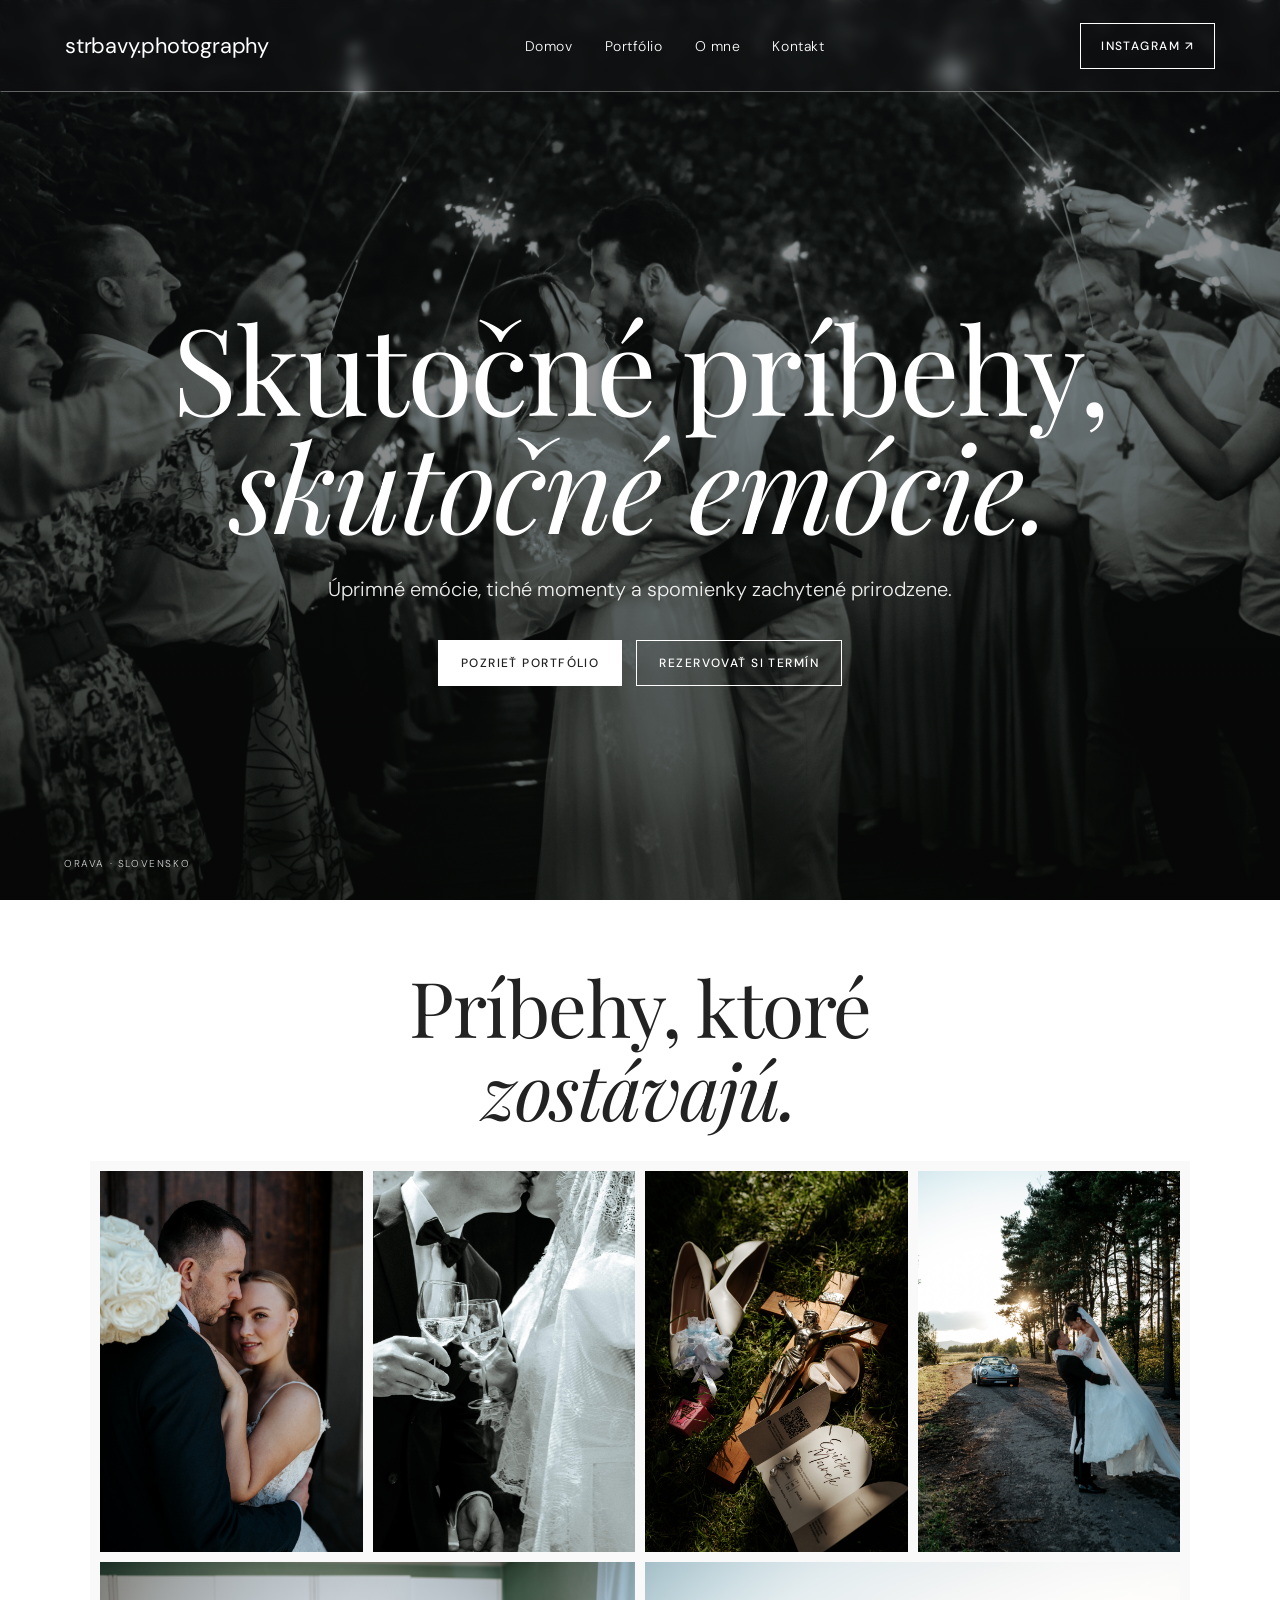
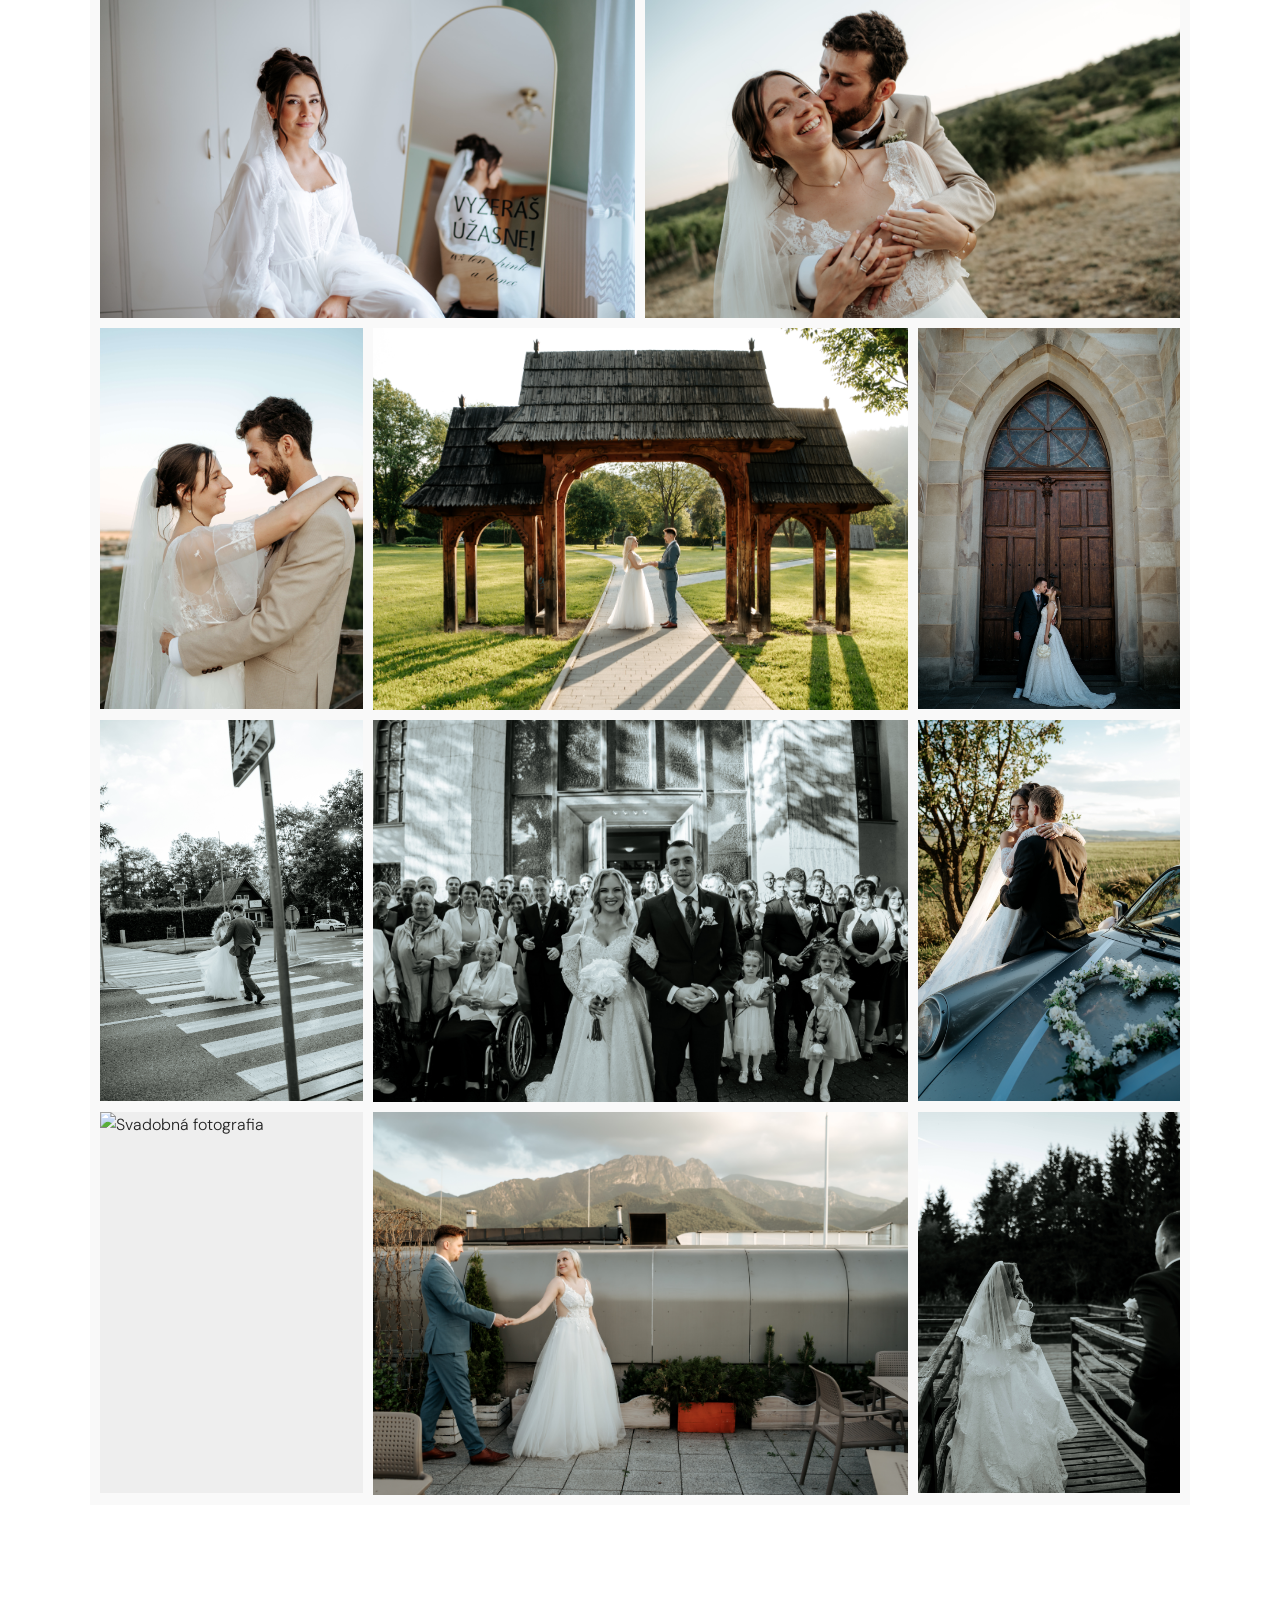
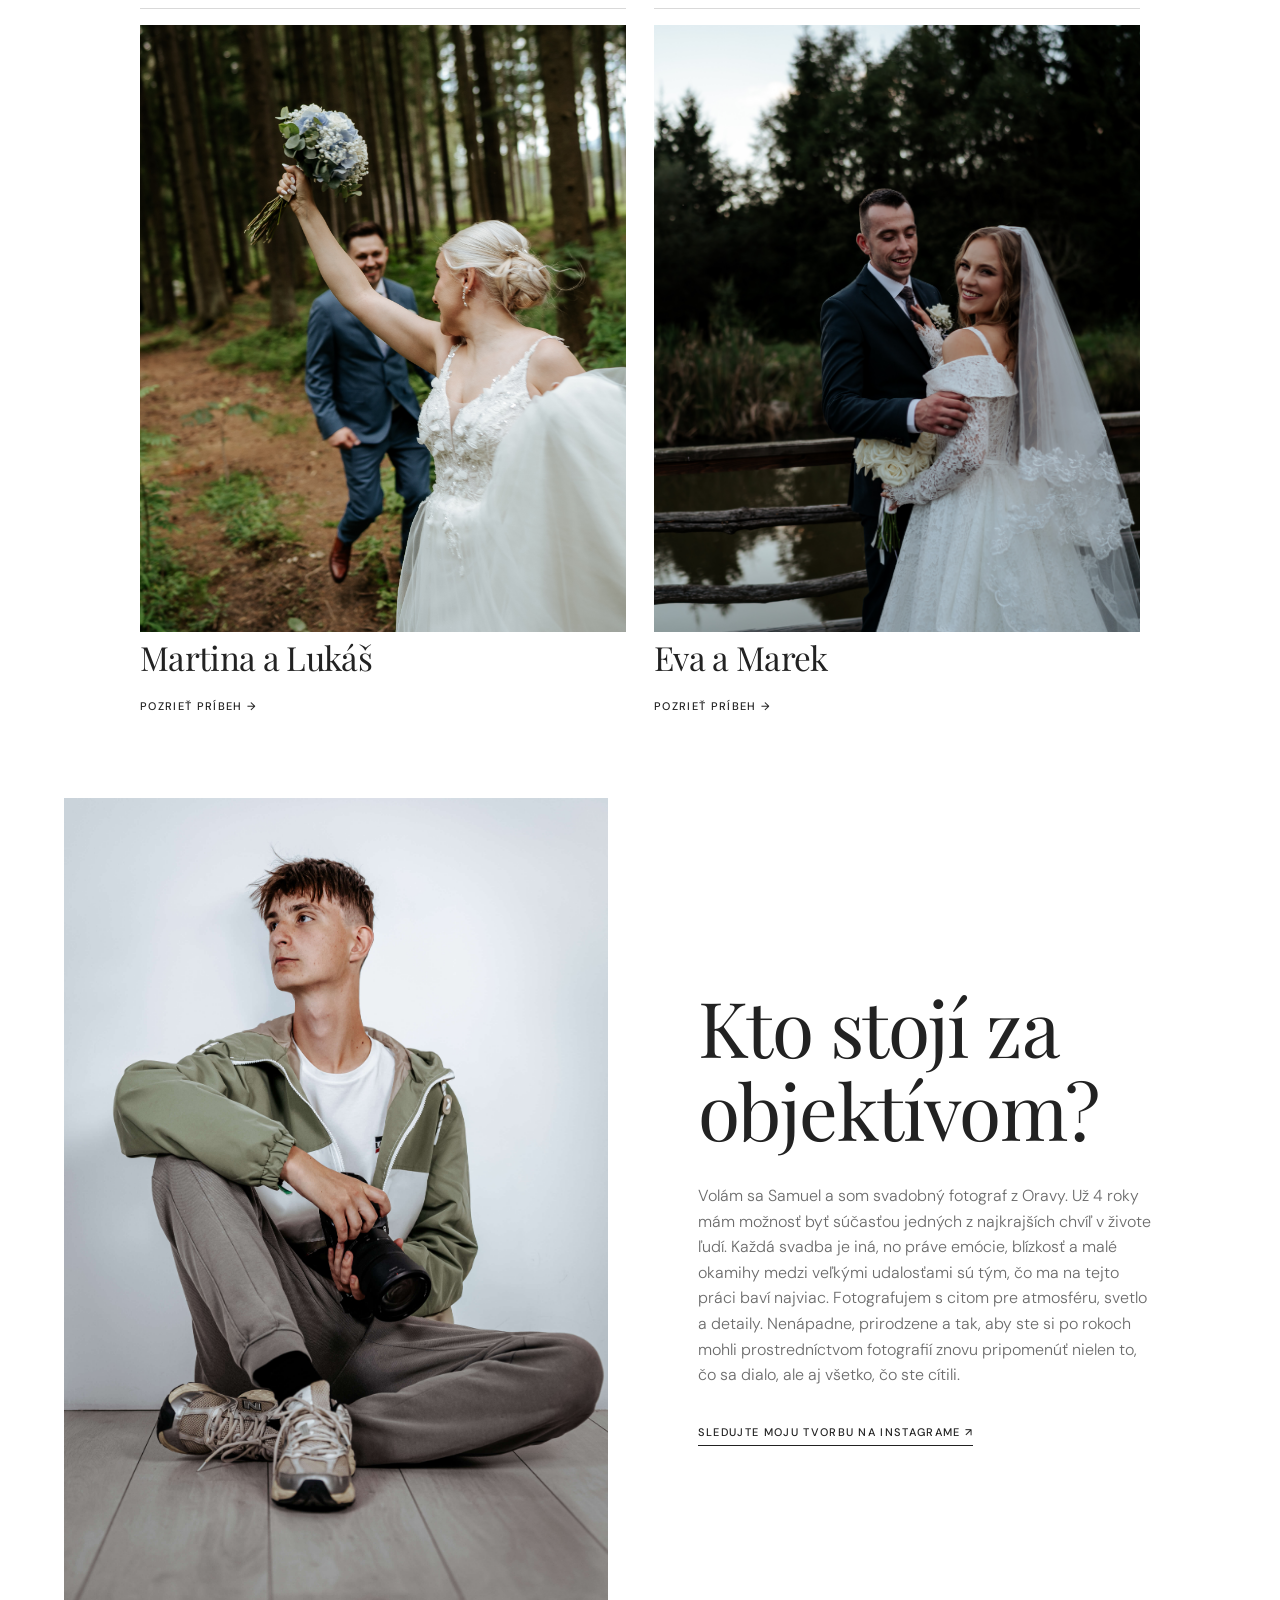
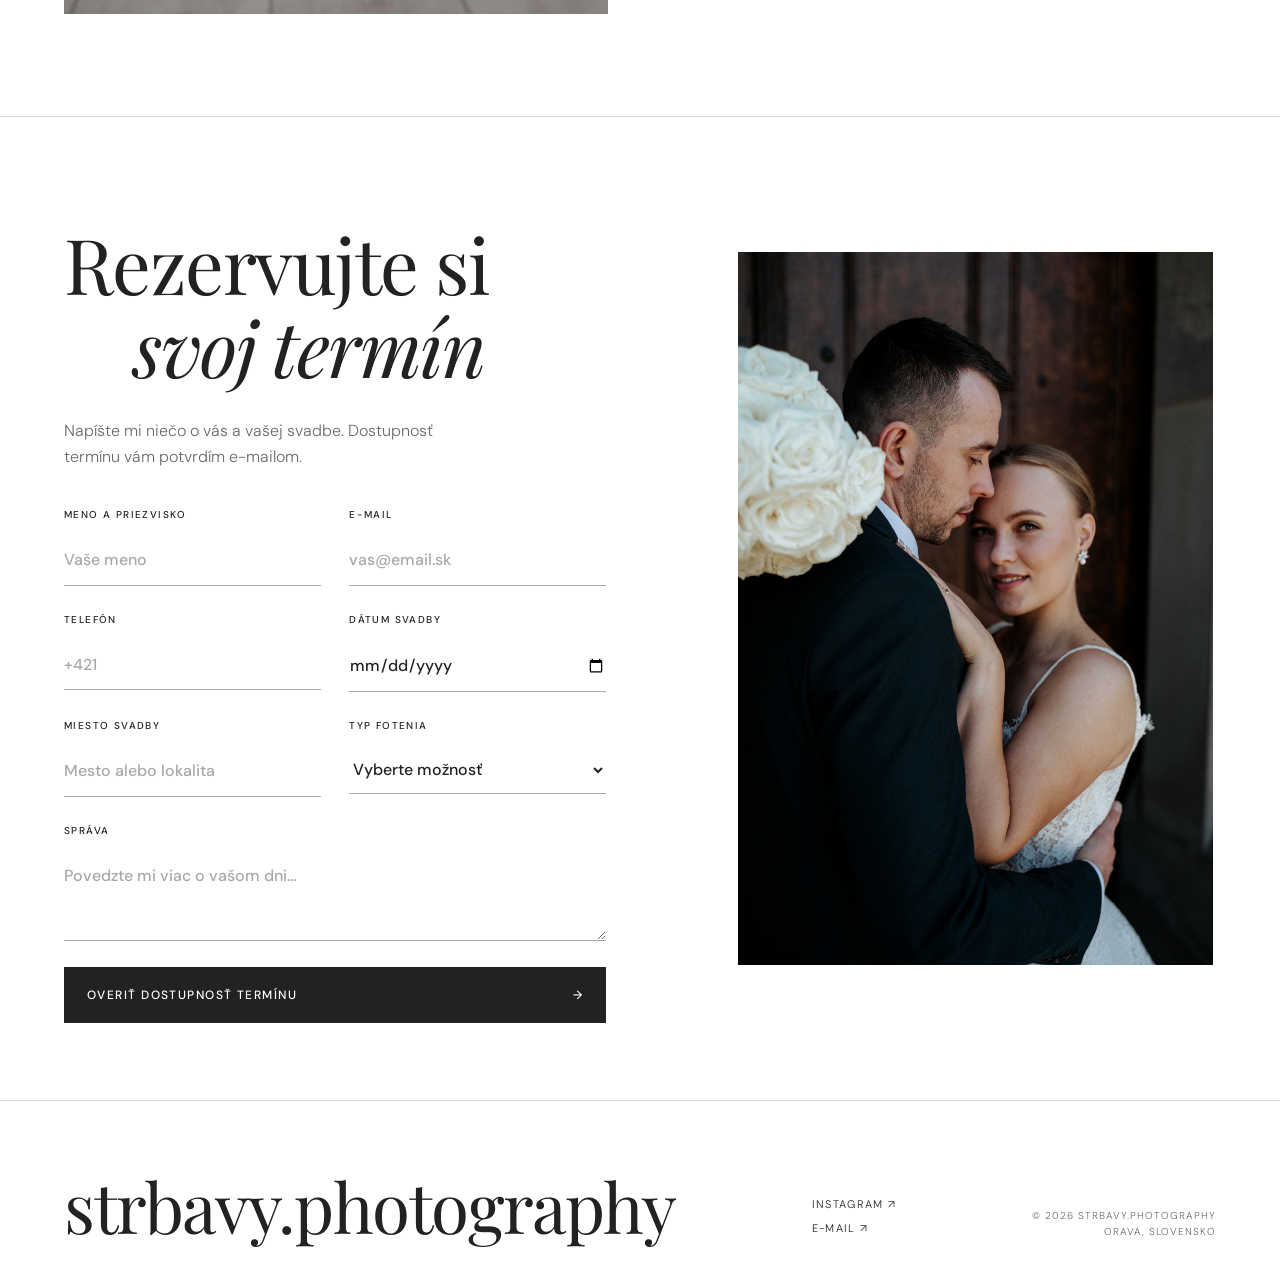
==== index.html @ 752b3ff7 "Initial commit" ====
<!DOCTYPE html>
<html lang="sk">

<head>
    <meta charset="utf-8">

    <meta
        name="viewport"
        content="width=device-width, initial-scale=1, viewport-fit=cover"
    >

    <meta
        name="description"
        content="Samuel Štrbavý – svadobný fotograf z Oravy. Zachytávam skutočné emócie, príbehy a neopakovateľné okamihy."
    >

    <title>strbavy.photography – svadobný fotograf, Orava</title>

    <!-- Google Fonts -->
    <link
        rel="stylesheet"
        href="https://fonts.googleapis.com/css2?family=DM+Sans:wght@300;400;500&family=Playfair+Display:ital,wght@0,400;1,400&display=swap"
    >

    <!-- CSS štýly -->
    <link rel="stylesheet" href="CSS/style.css">
</head>

<body>

    <!-- ========================================
         NAVIGÁCIA
    ========================================= -->

    <nav>
        <a class="logo" href="#domov">
            strbavy.photography
        </a>

        <ul>
            <li><a href="#domov">Domov</a></li>
            <li><a href="#portfolio">Portfólio</a></li>
            <li><a href="#o-mne">O mne</a></li>
            <li><a href="#rezervacia">Kontakt</a></li>
        </ul>

        <a
            class="btn"
            href="https://www.instagram.com/strbavy.photography/"
            target="_blank"
            rel="noopener"
        >
            Instagram ↗
        </a>
    </nav>


    <!-- ========================================
         ÚVODNÁ SEKCIA — HERO
    ========================================= -->

    <header class="hero" id="domov">

        <h1>
          Skutočné príbehy,<br>
<em>skutočné emócie.</em>
        </h1>

        <p>
            Úprimné emócie, tiché momenty a spomienky zachytené prirodzene.
        </p>

        <div class="ctas">

            <a class="btn fill" href="#portfolio">
                Pozrieť portfólio
            </a>

            <a class="btn" href="#rezervacia">
                Rezervovať si termín
            </a>

        </div>

        <span class="foot">
            ORAVA · SLOVENSKO 
        </span>

    </header>


    <!-- ========================================
         PORTFÓLIO
    ========================================= -->

    <section id="portfolio">

        <div class="portfolio-intro">

            <h2>
                Príbehy, ktoré<br>
                <em>zostávajú.</em>
            </h2>

        </div>

        <div class="portfolio-grid">

            <!-- Riadok 1: štyri fotografie -->

            <div class="item tall-2">
                <img src="Images/F1.jpg" alt="Svadobná fotografia">
            </div>

            <div class="item tall-2">
                <img src="Images/F2.jpg" alt="Svadobná fotografia">
            </div>

            <div class="item tall-2">
                <img src="Images/F3.JPG" alt="Svadobná fotografia">
            </div>

            <div class="item tall-2">
                <img src="Images/F4.jpg" alt="Svadobná fotografia">
            </div>


            <!-- Riadok 2: dve široké fotografie -->

            <div class="item wide-2">
                <img src="Images/F5.jpg" alt="Svadobná fotografia">
            </div>

            <div class="item wide-2">
                <img src="Images/F6.jpg" alt="Svadobná fotografia">
            </div>


            <!-- Riadok 3 -->

            <div class="item tall-3">
                <img src="Images/F7.jpg" alt="Svadobná fotografia">
            </div>

            <div class="item wide-3">
                <img src="Images/F8.jpg" alt="Svadobná fotografia">
            </div>

            <div class="item tall-3">
                <img src="Images/F9.jpg" alt="Svadobná fotografia">
            </div>


            <!-- Riadok 4 -->

            <div class="item tall-3">
                <img src="Images/F10.jpg" alt="Svadobná fotografia">
            </div>

            <div class="item wide-3">
                <img src="Images/F11.JPG" alt="Svadobná fotografia">
            </div>

            <div class="item tall-3">
                <img src="Images/F12.jpg" alt="Svadobná fotografia">
            </div>


            <!-- Riadok 5 -->

            <div class="item tall-3">
                <img src="Images/F13.jpg" alt="Svadobná fotografia">
            </div>

            <div class="item wide-3">
                <img src="Images/F14.jpg" alt="Svadobná fotografia">
            </div>

            <div class="item tall-3">
                <img src="Images/15.JPG" alt="Svadobná fotografia">
            </div>

        </div>

    </section>


    <!-- ========================================
         SVADOBNÉ GALÉRIE
    ========================================= -->

    <section id="galeria">

        <div class="wrap">

            <div class="top"></div>

            <div class="stories">

                <!-- Príbeh 1 -->

                <article class="story">

                    <a href="subpages/ML.html">

                        <img
                            src="Images/M22.JPG"
                            alt="Svadobný príbeh Martiny a Lukáša"
                            loading="lazy"
                        >

                    </a>

                    <h3>Martina a Lukáš</h3>

                    <a href="subpages/ML.html">
                        Pozrieť príbeh →
                    </a>

                </article>


                <!-- Príbeh 2 -->

                <article class="story">

                    <a href="subpages/EM.html">

                        <img
                            src="Images/klient2.JPG"
                            alt="Svadobný príbeh Evy a Mareka"
                            loading="lazy"
                        >

                    </a>

                    <h3>Eva a Marek</h3>

                    <a href="subpages/EM.html">
                        Pozrieť príbeh →
                    </a>

                </article>

            </div>

        </div>

    </section>


    <!-- ========================================
         O MNE
    ========================================= -->

    <section id="o-mne">

        <div class="wrap about">

            <div class="pics">

                <img
                    class="a"
                    src="Images/FotoJA.jpg"
                    alt="Samuel Štrbavý s fotoaparátom"
                    loading="lazy"
                >

            </div>

            <div>

                <h2>
                    Kto stojí za objektívom?
                </h2>

               

                <p class="t">
                 Volám sa Samuel a som svadobný fotograf z Oravy. Už 4 roky mám možnosť byť súčasťou jedných z najkrajších chvíľ v živote ľudí. Každá svadba je iná, no práve emócie, blízkosť a malé okamihy medzi veľkými udalosťami sú tým, čo ma na tejto práci baví najviac.

Fotografujem s citom pre atmosféru, svetlo a detaily. Nenápadne, prirodzene a tak, aby ste si po rokoch mohli prostredníctvom fotografií znovu pripomenúť nielen to, čo sa dialo, ale aj všetko, čo ste cítili.
                </p>

                <a
                    class="ig"
                    href="https://www.instagram.com/strbavy.photography/"
                    target="_blank"
                    rel="noopener"
                >
                    Sledujte moju tvorbu na Instagrame ↗
                </a>

            </div>

        </div>

    </section>


    <!-- ========================================
         REZERVÁCIA A KONTAKTNÝ FORMULÁR
    ========================================= -->

    <section id="rezervacia">

        <div class="book">

            <!-- Formulár -->

            <div class="f">

                <h2>
                    Rezervujte si <em>svoj termín</em>
                </h2>

                <p class="intro">
                    Napíšte mi niečo o vás a vašej svadbe.
                    Dostupnosť termínu vám potvrdím e-mailom.
                </p>


                <form id="f">

                    <!-- Web3Forms: identifikácia formulára -->

                    <input
                        type="hidden"
                        name="access_key"
                        value="620f8547-e2fc-4a2d-b733-22aa9995673b"
                    >

                    <input
                        type="hidden"
                        name="subject"
                        value="Nová rezervácia z webu strbavy.photography"
                    >

                    <input
                        type="hidden"
                        name="from_name"
                        value="strbavy.photography"
                    >


                    <!-- Ochrana proti spamu -->

                    <input
                        type="checkbox"
                        name="botcheck"
                        style="display: none;"
                        tabindex="-1"
                        autocomplete="off"
                    >


                    <!-- Meno -->

                    <label>
                        Meno a priezvisko

                        <input
                            type="text"
                            name="meno"
                            placeholder="Vaše meno"
                            maxlength="300"
                            required
                        >
                    </label>


                    <!-- E-mail -->

                    <label>
                        E-mail

                        <input
                            type="email"
                            name="email"
                            placeholder="vas@email.sk"
                            maxlength="254"
                            required
                        >
                    </label>


                    <!-- Telefón -->

                    <label>
                        Telefón

                        <input
                            type="tel"
                            name="tel"
                            placeholder="+421"
                            maxlength="120"
                        >
                    </label>


                    <!-- Dátum svadby -->

                    <label>
                        Dátum svadby

                        <input
                            type="date"
                            name="datum"
                        >
                    </label>


                    <!-- Miesto svadby -->

                    <label>
                        Miesto svadby

                        <input
                            type="text"
                            name="miesto"
                            placeholder="Mesto alebo lokalita"
                            maxlength="400"
                        >
                    </label>


                    <!-- Typ fotenia -->

                    <label>
                        Typ fotenia

                        <select name="typ">

                            <option value="">
                                Vyberte možnosť
                            </option>

                            <option value="Svadba">
                                Svadba
                            </option>

                        </select>
                    </label>


                    <!-- Správa -->

                    <label class="full">
                        Správa

                        <textarea
                            name="sprava"
                            placeholder="Povedzte mi viac o vašom dni…"
                            maxlength="10000"
                        ></textarea>
                    </label>


                    <!-- Odoslanie -->

                    <button type="submit" id="submitBtn">

                        <span id="submitText">
                            Overiť dostupnosť termínu
                        </span>

                        <span aria-hidden="true">→</span>

                    </button>


                    <!-- Správa o výsledku odoslania -->

                    <p
                        id="formStatus"
                        class="full"
                        role="status"
                        aria-live="polite"
                        hidden
                    ></p>

                </form>

            </div>


            <!-- Fotografia pri formulári -->

            <div
                class="ph"
                role="img"
                aria-label="Novomanželia v horách"
            ></div>

        </div>

    </section>


    <!-- ========================================
         PÄTIČKA WEBSTRÁNKY
    ========================================= -->

    <footer>

        <div class="wrap">

            <div class="big">
                strbavy.photography
            </div>

            <ul>

                <li>
                    <a
                        href="https://www.instagram.com/strbavy.photography/"
                        target="_blank"
                        rel="noopener"
                    >
                        Instagram ↗
                    </a>
                </li>

                <li>
                    <a href="mailto:strbavy.photography@gmail.com">
                        E-mail ↗
                    </a>
                </li>

            </ul>

            <div class="c">
                © 2026 strbavy.photography<br>
                Orava, Slovensko
            </div>

        </div>

    </footer>


    <!-- ========================================
         LIGHTBOX — ZVÄČŠENÁ FOTOGRAFIA
    ========================================= -->

    <div
        class="portfolio-lightbox"
        id="portfolioLightbox"
        aria-hidden="true"
    >

        <button
            class="portfolio-lightbox-close"
            type="button"
            aria-label="Zavrieť fotografiu"
        >
            &times;
        </button>

        <img
            src=""
            alt=""
            id="portfolioLightboxImage"
        >

    </div>


    <!-- ========================================
         JAVASCRIPT
    ========================================= -->

    <script>

        // ========================================
        // WEB3FORMS — ODOSIELANIE REZERVÁCIÍ
        // ========================================

        const bookingForm = document.getElementById('f');

        const formStatus = document.getElementById('formStatus');

        const submitBtn = document.getElementById('submitBtn');

        const submitText = document.getElementById('submitText');


        bookingForm.addEventListener('submit', async function (event) {

            event.preventDefault();

            if (!bookingForm.reportValidity()) {
                return;
            }

            const originalText = submitText.textContent;

            submitBtn.disabled = true;

            submitText.textContent = 'Odosielam...';

            formStatus.hidden = true;

            formStatus.textContent = '';

            formStatus.style.color = '';


            try {

                const formData = new FormData(bookingForm);

                const response = await fetch(
                    'https://api.web3forms.com/submit',
                    {
                        method: 'POST',
                        body: formData
                    }
                );

                const result = await response.json();


                if (!response.ok || !result.success) {

                    throw new Error(
                        result.message || 'Odoslanie sa nepodarilo.'
                    );

                }


                // Úspešné odoslanie

                bookingForm.reset();

                formStatus.textContent =
                    'Ďakujem za správu! Vaša požiadavka bola odoslaná. Ozvem sa vám čo najskôr.';

                formStatus.style.color = 'green';

                formStatus.hidden = false;


            } catch (error) {

                console.error(
                    'Chyba pri odosielaní formulára:',
                    error
                );

                formStatus.textContent =
                    'Správu sa nepodarilo odoslať. Skúste to znova alebo mi napíšte na info@strbavy.photography.';

                formStatus.style.color = 'red';

                formStatus.hidden = false;


            } finally {

                submitBtn.disabled = false;

                submitText.textContent = originalText;

            }

        });



        // ========================================
        // NAVIGÁCIA PRI SCROLLOVANÍ
        // ========================================

        const nv = document.querySelector('nav');


        function sc() {

            nv.classList.toggle(
                'scrolled',
                window.scrollY > 40
            );

        }


        window.addEventListener('scroll', sc, {
            passive: true
        });

        sc();



        // ========================================
        // LIGHTBOX — KLIK NA FOTOGRAFIU
        // ========================================

        const lightbox = document.getElementById(
            'portfolioLightbox'
        );

        const lightboxImage = document.getElementById(
            'portfolioLightboxImage'
        );

        const closeButton = lightbox.querySelector(
            '.portfolio-lightbox-close'
        );


        // Iba fotografie v portfóliu

        const portfolioImages = document.querySelectorAll(
            '#portfolio .portfolio-grid .item img'
        );


        let previouslyFocusedElement = null;


        function openLightbox(image) {

            previouslyFocusedElement = image;

            lightboxImage.src = image.currentSrc || image.src;

            lightboxImage.alt =
                image.alt || 'Zväčšená fotografia';

            lightbox.classList.add('active');

            lightbox.setAttribute('aria-hidden', 'false');

            document.body.style.overflow = 'hidden';

            closeButton.focus();

        }


        function closeLightbox() {

            lightbox.classList.remove('active');

            lightbox.setAttribute('aria-hidden', 'true');

            document.body.style.overflow = '';

            lightboxImage.src = '';

            if (previouslyFocusedElement) {

                previouslyFocusedElement.focus();

            }

        }


        // Otvorenie fotografie kliknutím

        portfolioImages.forEach(function (image) {

            image.style.cursor = 'zoom-in';

            image.addEventListener('click', function () {

                openLightbox(image);

            });

        });


        // Zavretie krížikom

        closeButton.addEventListener(
            'click',
            closeLightbox
        );


        // Zavretie kliknutím na tmavé pozadie

        lightbox.addEventListener('click', function (event) {

            if (event.target === lightbox) {

                closeLightbox();

            }

        });


        // Zavretie klávesom Escape

        document.addEventListener('keydown', function (event) {

            if (
                event.key === 'Escape' &&
                lightbox.classList.contains('active')
            ) {

                closeLightbox();

            }

        });

    </script>

</body>

</html>
---- CSS/style.css ----
/* ========================================
   ZÁKLADNÉ NASTAVENIA
======================================== */

:root {
    --bg: #fff;
    --ink: #222;
    --mute: #6b6b6b;
    --line: #d9d9d9;
    --sans: 'DM Sans', system-ui, sans-serif;
    --serif: 'Playfair Display', Georgia, serif;

    box-sizing: border-box;
    padding-top: env(safe-area-inset-top, 0px);
    padding-bottom: env(safe-area-inset-bottom, 0px);
}

*,
*::before,
*::after {
    box-sizing: inherit;
}

html {
    scroll-behavior: smooth;
    scroll-padding-top: 100px;
    -webkit-text-size-adjust: 100%;
    text-size-adjust: 100%;
}

body {
    margin: 0;
    width: 100%;
    min-width: 320px;
    overflow-x: clip;
    background: var(--bg);
    color: var(--ink);
    font-family: var(--sans);
    font-weight: 300;
    line-height: 1.6;
    -webkit-font-smoothing: antialiased;
}

img {
    display: block;
    max-width: 100%;
}

button,
input,
select,
textarea {
    font: inherit;
}

button,
a,
input,
select,
textarea {
    -webkit-tap-highlight-color: transparent;
}

a {
    color: inherit;
    text-decoration: none;
}

button {
    touch-action: manipulation;
}

.lbl {
    font-size: 12px;
    letter-spacing: 0.2em;
    text-transform: uppercase;
    font-weight: 500;
}

h1,
h2,
h3 {
    font-family: var(--serif);
    font-weight: 400;
    margin: 0;
    line-height: 1.08;
    letter-spacing: -0.02em;
}

h2 {
    font-size: clamp(36px, 6vw, 88px);
}

h1 em,
h2 em {
    font-style: italic;
}

.wrap {
    width: 100%;
    max-width: 1280px;
    margin: 0 auto;
    padding: 0 clamp(20px, 5vw, 64px);
}

section {
    padding: clamp(60px, 8vw, 120px) 0;
    background: #fff;
}

:focus-visible {
    outline: 2px solid #888;
    outline-offset: 4px;
}

@media (prefers-reduced-motion: reduce) {
    *,
    *::before,
    *::after {
        scroll-behavior: auto !important;
        animation-duration: 0.01ms !important;
        animation-iteration-count: 1 !important;
        transition-duration: 0.01ms !important;
    }
}

/* ========================================
   NAVIGÁCIA
======================================== */

nav {
    position: fixed;
    top: 0;
    left: 0;
    right: 0;
    z-index: 1000;

    display: flex;
    align-items: center;
    justify-content: space-between;
    gap: 24px;

    padding: 22px clamp(20px, 5vw, 64px);

    color: #fff;
    border: 1px solid transparent;
    border-bottom-color: rgba(255, 255, 255, 0.35);
    border-radius: 0;

    background: rgba(20, 22, 24, 0.35);
    -webkit-backdrop-filter: blur(6px);
    backdrop-filter: blur(6px);

    transition:
        top 0.35s ease,
        left 0.35s ease,
        right 0.35s ease,
        padding 0.35s ease,
        border-radius 0.35s ease,
        background-color 0.35s ease,
        color 0.35s ease,
        box-shadow 0.35s ease;
}

nav .logo {
    flex: 0 0 auto;
    font-size: clamp(17px, 1.7vw, 22px);
    font-weight: 400;
    letter-spacing: -0.01em;
    white-space: nowrap;
}

nav ul {
    display: flex;
    align-items: center;
    justify-content: center;
    gap: clamp(16px, 2.5vw, 36px);

    list-style: none;
    margin: 0;
    padding: 0;

    font-size: 14px;
    letter-spacing: 0.04em;
}

nav ul a {
    display: inline-block;
    padding: 8px 0;
}

nav > .btn {
    flex: 0 0 auto;
    padding: 13px 20px;
}

.btn {
    display: inline-flex;
    align-items: center;
    justify-content: center;

    min-height: 46px;
    border: 1px solid currentColor;
    padding: 13px 22px;

    font-size: 12px;
    letter-spacing: 0.12em;
    text-transform: uppercase;
    font-weight: 500;
    text-align: center;
    line-height: 1.5;

    transition: background 0.2s ease, color 0.2s ease;
}

.btn.fill {
    background: #fff;
    color: #222;
    border-color: #fff;
}

@media (hover: hover) and (pointer: fine) {
    .btn:hover {
        background: #fff;
        color: #222;
    }

    .btn.fill:hover {
        background: transparent;
        color: #fff;
    }
}

nav.scrolled {
    top: 12px;
    left: max(12px, calc(50% - 520px));
    right: max(12px, calc(50% - 520px));

    padding: 10px 12px 10px 24px;
    border-radius: 999px;
    border-color: rgba(255, 255, 255, 0.55);

    background: rgba(255, 255, 255, 0.9);
    -webkit-backdrop-filter: blur(16px) saturate(1.4);
    backdrop-filter: blur(16px) saturate(1.4);

    color: #222;
    box-shadow: 0 8px 28px rgba(0, 0, 0, 0.1);
}

nav.scrolled .btn {
    min-height: 40px;
    padding: 9px 17px;
    border-radius: 999px;
}

@media (hover: hover) and (pointer: fine) {
    nav.scrolled .btn:hover {
        background: #222;
        color: #fff;
    }
}

/* Navigácia na tabletoch */

@media (max-width: 1000px) {
    nav {
        gap: 15px;
    }

    nav ul {
        gap: 15px;
        font-size: 12px;
    }

    nav > .btn {
        padding: 11px 13px;
        font-size: 10px;
    }
}

/* Navigácia na mobiloch */

@media (max-width: 760px) {
    nav {
        min-height: 68px;
        padding: 16px 18px;
        gap: 10px;
    }

    nav .logo {
        font-size: clamp(16px, 4.3vw, 20px);
    }

    nav ul {
        display: none;
    }

    nav > .btn {
        min-height: 40px;
        max-width: 48%;
        padding: 9px 12px;
        font-size: 9px;
        letter-spacing: 0.07em;
        white-space: normal;
    }

    nav.scrolled {
        top: 8px;
        left: 10px;
        right: 10px;
        padding: 9px 10px 9px 16px;
        gap: 8px;
        border-radius: 999px;
    }

    nav.scrolled .logo {
        font-size: 16px;
    }

    nav.scrolled > .btn {
        min-height: 36px;
        max-width: 52%;
        padding: 8px 11px;
        font-size: 9px;
    }
}

@media (max-width: 360px) {
    nav {
        padding-left: 12px;
        padding-right: 12px;
    }

    nav .logo {
        font-size: 15px;
    }

    nav > .btn {
        padding: 8px 9px;
        font-size: 8px;
    }

    nav.scrolled .logo {
        font-size: 14px;
    }
}

/* ========================================
   ÚVODNÁ SEKCIA — HERO
======================================== */

.hero {
    position: relative;

    min-height: 100vh;
    min-height: 100svh;

    display: flex;
    flex-direction: column;
    align-items: center;
    justify-content: center;

    text-align: center;
    color: #fff;

    background-image: url("../Images/Foto1.jpg");
    background-position: center center;
    background-size: cover;
    background-repeat: no-repeat;

    padding: 170px 24px 100px;
    isolation: isolate;
}

.hero::before {
    content: "";
    position: absolute;
    inset: 0;
    z-index: -1;

    background: linear-gradient(
        rgba(20, 22, 26, 0.42),
        rgba(10, 12, 10, 0.56)
    );
}

.hero h1 {
    max-width: 1200px;
    margin: 24px 0 28px;
    font-size: clamp(44px, 9.4vw, 150px);
    line-height: 0.98;
    overflow-wrap: break-word;
}

.hero p {
    max-width: 650px;
    margin: 0 0 34px;
    font-size: clamp(15px, 1.6vw, 20px);
    line-height: 1.7;
    opacity: 0.92;
}

.hero .ctas {
    display: flex;
    flex-wrap: wrap;
    justify-content: center;
    align-items: center;
    gap: 14px;
}

.hero .foot {
    position: absolute;
    left: clamp(20px, 5vw, 64px);
    bottom: 28px;

    max-width: calc(100% - 40px);
    font-size: 10px;
    letter-spacing: 0.16em;
    opacity: 0.8;
}

@media (max-width: 760px) {
    .hero {
        min-height: 88vh;
        min-height: 88svh;
        padding: 135px 20px 90px;
        background-position: center center;
    }

    .hero h1 {
        max-width: 600px;
        margin: 20px 0 22px;
        font-size: clamp(42px, 10vw, 72px);
        line-height: 1.04;
    }

    .hero p {
        max-width: 460px;
        margin-bottom: 28px;
        font-size: 15px;
    }

    .hero .ctas {
        width: 100%;
        gap: 10px;
    }

    .hero .ctas .btn {
        max-width: 100%;
        padding: 12px 15px;
        font-size: 10px;
    }

    .hero .foot {
        bottom: 20px;
        font-size: 9px;
        letter-spacing: 0.12em;
    }
}

@media (max-width: 380px) {
    .hero {
        padding-left: 15px;
        padding-right: 15px;
    }

    .hero h1 {
        font-size: clamp(38px, 10vw, 48px);
    }

    .hero .ctas {
        flex-direction: column;
    }

    .hero .ctas .btn {
        width: 100%;
        max-width: 280px;
    }
}

/* ========================================
   PORTFÓLIO
======================================== */

#portfolio {
    padding-top: 65px;
    padding-bottom: 30px;
}

.portfolio-intro {
    max-width: 1100px;
    margin: 0 auto 30px;
    padding: 0 20px;
    text-align: center;
}

.portfolio-intro h2,
#portfolio h2 {
    text-align: center;
    overflow-wrap: break-word;
}

.portfolio-grid {
    display: grid;
    grid-template-columns: repeat(24, minmax(0, 1fr));
    gap: 10px;

    width: calc(100% - 40px);
    max-width: 1100px;
    margin: 0 auto;
    padding: 10px;

    background-color: #f9f9f9;
}

.item {
    min-width: 0;
    overflow: hidden;
    background-color: #eee;
}

.item img {
    width: 100%;
    height: 100%;
    object-fit: cover;
    display: block;
    cursor: zoom-in;
}

.wide-1 {
    grid-column: span 10;
    aspect-ratio: 1.4 / 1;
}

.tall-1 {
    grid-column: span 4;
    aspect-ratio: 1 / 1.45;
}

.tall-2 {
    grid-column: span 6;
    aspect-ratio: 1 / 1.45;
}

.wide-2 {
    grid-column: span 12;
    aspect-ratio: 1.5 / 1;
}

.tall-3 {
    grid-column: span 6;
    aspect-ratio: 1 / 1.45;
}

.wide-3 {
    grid-column: span 12;
    aspect-ratio: 1.4 / 1;
}

/* Menšie notebooky a tablety */

@media (max-width: 900px) {
    .portfolio-grid {
        grid-template-columns: repeat(12, minmax(0, 1fr));
        gap: 8px;
        width: calc(100% - 32px);
    }

    .wide-1,
    .wide-2,
    .wide-3 {
        grid-column: span 6;
        aspect-ratio: 1.25 / 1;
    }

    .tall-1,
    .tall-2,
    .tall-3 {
        grid-column: span 6;
        aspect-ratio: 1 / 1.15;
    }
}

/* Mobilné portfólio */

@media (max-width: 600px) {
    #portfolio {
        padding-top: 45px;
        padding-bottom: 24px;
    }

    .portfolio-intro {
        margin-bottom: 22px;
        padding: 0 18px;
    }

    .portfolio-intro h2,
    #portfolio h2 {
        font-size: clamp(34px, 9vw, 52px);
    }

    .portfolio-grid {
        grid-template-columns: repeat(2, minmax(0, 1fr));
        gap: 6px;
        width: calc(100% - 20px);
        padding: 6px;
    }

    .wide-1,
    .wide-2,
    .wide-3 {
        grid-column: span 2;
        aspect-ratio: 1.35 / 1;
    }

    .tall-1,
    .tall-2,
    .tall-3 {
        grid-column: span 1;
        aspect-ratio: 0.78 / 1;
    }

    .item {
        min-width: 0;
    }
}

@media (max-width: 360px) {
    .portfolio-grid {
        width: calc(100% - 12px);
        gap: 4px;
        padding: 4px;
    }
}

/* ========================================
   SVADOBNÉ PRÍBEHY
======================================== */

#galeria {
    padding-top: 35px;
    padding-bottom: 45px;
}

#galeria .top {
    display: flex;
    justify-content: space-between;
    align-items: flex-start;
    gap: 30px;
    margin-bottom: 38px;
}

#galeria h2 {
    text-align: center;
    overflow-wrap: break-word;
}

.stories {
    display: grid;
    grid-template-columns: repeat(2, minmax(0, 1fr));
    gap: clamp(18px, 3vw, 28px);

    width: 100%;
    max-width: 1000px;
    margin: 0 auto;
}

.story {
    min-width: 0;
    border-top: 1px solid var(--line);
    padding-top: 16px;
}

.story img {
    display: block;
    width: 100%;
    aspect-ratio: 4 / 5;
    object-fit: cover;
    transform: scale(1);
    transition: transform 0.5s ease;
}

.story-image,
.story .image-wrap,
.story > a:first-child {
    display: block;
    overflow: hidden;
}

@media (hover: hover) and (pointer: fine) {
    .story-image:hover img,
    .image-wrap:hover img,
    .story > a:first-child:hover img {
        transform: scale(1.04);
    }
}

.story small {
    display: block;
    margin-top: 20px;
    font-size: 11px;
    letter-spacing: 0.14em;
    text-transform: uppercase;
    color: var(--mute);
}

.story h3 {
    font-size: clamp(25px, 2.6vw, 38px);
    margin: 8px 0 16px;
    overflow-wrap: break-word;
}

.story a {
    font-size: 11px;
    letter-spacing: 0.12em;
    text-transform: uppercase;
    font-weight: 500;
}

@media (max-width: 600px) {
    #galeria {
        padding-top: 30px;
        padding-bottom: 40px;
    }

    #galeria .top {
        flex-direction: column;
        gap: 15px;
        margin-bottom: 25px;
    }

    #galeria h2 {
        text-align: left;
        font-size: clamp(36px, 9vw, 52px);
    }

    .stories {
        grid-template-columns: minmax(0, 1fr);
        max-width: 430px;
        gap: 32px;
    }

    .story {
        padding-top: 12px;
    }

    .story small {
        margin-top: 16px;
    }

    .story h3 {
        font-size: 30px;
    }
}

/* ========================================
   O MNE
======================================== */

section:has(.about) {
    padding-top: 35px;
}

.about {
    display: grid;
    grid-template-columns: minmax(0, 1.05fr) minmax(0, 1fr);
    gap: clamp(30px, 7vw, 100px);
    align-items: center;
}

.pics {
    position: relative;
    min-width: 0;
}

.pics .a {
    width: 100%;
    height: auto;
    object-fit: cover;
}

.pics .b {
    position: absolute;
    right: 0;
    bottom: 0;
    width: 48%;
    height: auto;
    border: 12px solid #fff;
}

.about h2 {
    margin: 20px 0 32px;
    overflow-wrap: break-word;
}

.about h2 em {
    display: block;
    padding-left: 0.9em;
}

.about .lead {
    font-family: var(--serif);
    font-size: clamp(22px, 2.4vw, 32px);
    line-height: 1.3;
    margin: 0 0 24px;
}

.about p.t {
    color: var(--mute);
    max-width: 460px;
    margin: 0 0 30px;
}

.about .ig {
    display: inline-block;
    font-size: 11px;
    letter-spacing: 0.12em;
    text-transform: uppercase;
    font-weight: 500;
    border-bottom: 1px solid var(--ink);
    padding-bottom: 4px;
}

@media (max-width: 860px) {
    .about {
        grid-template-columns: minmax(0, 1fr);
        gap: 35px;
    }

    .about .pics {
        width: 100%;
        max-width: 600px;
        margin: 0 auto;
    }

    .about .text {
        width: 100%;
        max-width: 650px;
        margin: 0 auto;
    }

    .about h2 {
        margin-top: 0;
    }
}

@media (max-width: 600px) {
    section:has(.about) {
        padding-top: 30px;
    }

    .about {
        gap: 28px;
    }

    .about h2 {
        font-size: clamp(38px, 10vw, 54px);
        margin-bottom: 24px;
    }

    .about h2 em {
        padding-left: 0.35em;
    }

    .about .lead {
        font-size: 24px;
    }

    .about p.t {
        font-size: 15px;
        line-height: 1.8;
    }

    .pics .b {
        border-width: 7px;
    }
}

/* ========================================
   REZERVÁCIA A KONTAKTNÝ FORMULÁR
======================================== */

#rezervacia {
    padding: 0;
    border-top: 1px solid var(--line);
    scroll-margin-top: 80px;
}

.book {
    display: grid;
    grid-template-columns: minmax(0, 1.1fr) minmax(0, 1fr);
    min-height: 700px;
}

.book .f {
    min-width: 0;
    padding: clamp(40px, 6vw, 80px) clamp(24px, 5vw, 80px);
}

.book h2 {
    margin: 28px 0 30px;
    overflow-wrap: break-word;
}

.book h2 em {
    display: block;
    padding-left: 0.9em;
}

.book .intro {
    color: var(--mute);
    max-width: 420px;
    margin: 0 0 38px;
}

form {
    display: grid;
    grid-template-columns: repeat(2, minmax(0, 1fr));
    gap: 26px 28px;
    width: 100%;
    max-width: 760px;
}

form > * {
    min-width: 0;
}

label {
    display: block;
    font-size: 10px;
    letter-spacing: 0.14em;
    text-transform: uppercase;
    font-weight: 500;
}

input,
select,
textarea {
    display: block;
    width: 100%;
    min-width: 0;
    margin-top: 12px;
    padding: 12px 0;

    border: 0;
    border-bottom: 1px solid #aaa;
    border-radius: 0;

    background: #fff;
    font: inherit;
    font-size: 16px;
    color: var(--ink);

    outline: 0;
}

input:focus,
select:focus,
textarea:focus {
    border-bottom-color: #222;
}

::placeholder {
    color: #a9a9a9;
    opacity: 1;
}

form .full,
form button {
    grid-column: 1 / -1;
}

textarea {
    min-height: 90px;
    resize: vertical;
}

form button {
    display: flex;
    justify-content: space-between;
    align-items: center;
    gap: 16px;

    width: 100%;
    min-height: 56px;
    padding: 18px 22px;

    background: #222;
    color: #fff;
    border: 1px solid #222;

    font: 500 12px var(--sans);
    letter-spacing: 0.12em;
    text-transform: uppercase;
    text-align: left;

    cursor: pointer;
    transition: background 0.2s ease, color 0.2s ease;
}

@media (hover: hover) and (pointer: fine) {
    form button:hover {
        background: #fff;
        color: #222;
    }
}

.book .ph {
    min-width: 0;
    min-height: 500px;

    background-image: url("../Images/F1.jpg");
    background-position: center;
    background-size: 78%;
    background-repeat: no-repeat;
}

@media (max-width: 1000px) {
    .book {
        grid-template-columns: minmax(0, 1fr);
        min-height: auto;
    }

    .book .ph {
        order: -1;
        min-height: 430px;
        background-size: contain;
    }

    .book .f {
        padding: 55px clamp(24px, 6vw, 60px) 65px;
    }

    form {
        max-width: 100%;
    }
}

@media (max-width: 600px) {
    #rezervacia {
        scroll-margin-top: 70px;
    }

    .book .ph {
        min-height: 300px;
        background-size: cover;
        background-position: center;
    }

    .book .f {
        padding: 38px 20px 48px;
    }

    .book h2 {
        font-size: clamp(38px, 10vw, 54px);
        margin: 22px 0 22px;
    }

    .book h2 em {
        padding-left: 0.35em;
    }

    .book .intro {
        margin-bottom: 30px;
        font-size: 14px;
        line-height: 1.8;
    }

    form {
        grid-template-columns: minmax(0, 1fr);
        gap: 23px;
    }

    form > * {
        grid-column: 1 / -1;
    }

    label {
        font-size: 10px;
    }

    input,
    select,
    textarea {
        margin-top: 9px;
        padding: 12px 0;
        font-size: 16px;
    }

    form button {
        min-height: 54px;
        padding: 17px 18px;
        font-size: 11px;
    }
}

/* ========================================
   PÄTIČKA
======================================== */

footer {
    background: #fff;
    border-top: 1px solid var(--line);
    padding: 70px 0 35px;
}

footer .wrap {
    display: flex;
    justify-content: space-between;
    align-items: flex-end;
    gap: 28px;
    flex-wrap: wrap;
}

footer .big {
    font-family: var(--serif);
    font-size: clamp(34px, 5.4vw, 76px);
    letter-spacing: -0.02em;
    line-height: 1;
    overflow-wrap: anywhere;
}

footer ul {
    list-style: none;
    margin: 0;
    padding: 0;
    font-size: 11px;
    letter-spacing: 0.12em;
    text-transform: uppercase;
    line-height: 2.2;
}

footer .c {
    font-size: 10px;
    letter-spacing: 0.1em;
    text-transform: uppercase;
    color: var(--mute);
    text-align: right;
}

@media (max-width: 600px) {
    footer {
        padding: 48px 0 28px;
    }

    footer .wrap {
        align-items: flex-start;
        flex-direction: column;
        gap: 24px;
    }

    footer .big {
        font-size: clamp(32px, 8.5vw, 48px);
    }

    footer .c {
        text-align: left;
        line-height: 1.8;
    }
}

/* ========================================
   LIGHTBOX — HLAVNÉ PORTFÓLIO
======================================== */

.portfolio-lightbox {
    position: fixed;
    inset: 0;
    z-index: 9999;

    display: flex;
    align-items: center;
    justify-content: center;

    padding: 40px;
    padding-top: max(40px, env(safe-area-inset-top));
    padding-bottom: max(40px, env(safe-area-inset-bottom));

    background: rgba(0, 0, 0, 0.94);

    opacity: 0;
    visibility: hidden;
    pointer-events: none;

    transition: opacity 0.3s ease, visibility 0.3s ease;
}

.portfolio-lightbox.active {
    opacity: 1;
    visibility: visible;
    pointer-events: auto;
}

.portfolio-lightbox img {
    display: block;
    width: auto;
    height: auto;

    max-width: 95%;
    max-height: 90vh;
    max-height: 90dvh;

    object-fit: contain;
    box-shadow: 0 10px 60px rgba(0, 0, 0, 0.3);

    transform: scale(0.98);
    transition: transform 0.3s ease;
}

.portfolio-lightbox.active img {
    transform: scale(1);
}

.portfolio-lightbox-close {
    position: absolute;
    top: max(12px, env(safe-area-inset-top));
    right: 16px;
    z-index: 1;

    width: 48px;
    height: 48px;

    display: flex;
    align-items: center;
    justify-content: center;

    padding: 0;
    background: transparent;
    border: none;

    color: #fff;
    font-family: var(--sans);
    font-size: 38px;
    font-weight: 300;
    line-height: 1;

    cursor: pointer;
}

.portfolio-lightbox-close:focus-visible {
    outline: 2px solid #fff;
    outline-offset: 4px;
}

@media (max-width: 600px) {
    .portfolio-lightbox {
        padding: 48px 10px;
    }

    .portfolio-lightbox img {
        max-width: 100%;
        max-height: 86vh;
        max-height: 86dvh;
    }

    .portfolio-lightbox-close {
        top: max(6px, env(safe-area-inset-top));
        right: 8px;
    }
}

/* ========================================
   SVADOBNÉ PODSTRÁNKY
======================================== */

.wedding-story {
    --story-gap: 8px;

    width: 100%;
    max-width: 100%;
    color: var(--ink, #222);
    background: var(--bg, #fff);
    font-family: var(--sans, 'DM Sans', sans-serif);
}

.wedding-story img {
    display: block;
    width: 100%;
    max-width: none;
}

/* Hlavička */

.story-header {
    width: min(calc(100% - 64px), 1480px);
    min-height: 100px;
    margin: 0 auto;

    display: flex;
    align-items: center;
    justify-content: space-between;
    gap: 24px;

    border-bottom: 1px solid var(--line);
}

.story-logo {
    font-family: var(--serif);
    font-size: 22px;
    letter-spacing: -0.03em;
    white-space: nowrap;
}

.story-back {
    font-size: 11px;
    font-weight: 500;
    letter-spacing: 0.1em;
    text-transform: uppercase;
    text-align: right;
}

/* Úvod */

.story-intro {
    padding: 85px 20px 10px;
    text-align: center;
}

.story-intro .lbl {
    margin-bottom: 25px;
    color: var(--mute);
}

.story-intro h1 {
    margin: 0;
    font-family: var(--serif);
    font-size: clamp(48px, 7.2vw, 100px);
    font-weight: 400;
    line-height: 1.05;
    letter-spacing: -0.035em;
    overflow-wrap: break-word;
}

.story-intro h1 em {
    font-weight: 400;
    font-style: italic;
}

.story-description {
    max-width: 520px;
    margin: 24px auto 0;
    font-size: 14px;
    line-height: 1.9;
    color: var(--mute);
}

.story-meta {
    display: flex;
    align-items: center;
    justify-content: center;
    flex-wrap: wrap;
    gap: 18px;

    margin-top: 30px;
    color: var(--mute);
    font-size: 10px;
    font-weight: 500;
    letter-spacing: 0.15em;
    text-transform: uppercase;
}

.story-diamond {
    color: #9a785f;
}

/* Fotogaléria */

.story-gallery {
    --story-row-height: clamp(220px, calc((100vw - 80px) / 3.6667), 400px);

    width: min(calc(100% - 64px), 1480px);
    margin: 0 auto;

    display: flex;
    flex-direction: column;
    gap: var(--story-gap);
}

.story-row {
    height: var(--story-row-height);
    display: flex;
    align-items: stretch;
    justify-content: center;
    gap: var(--story-gap);
    min-width: 0;
}

.story-photo {
    position: relative;
    flex: 0 0 auto;
    height: 100%;
    width: auto;
    min-width: 0;
    margin: 0;
    overflow: hidden;
    background: #eee;
}

.story-photo.landscape {
    aspect-ratio: 3 / 2;
}

.story-photo.portrait {
    aspect-ratio: 2 / 3;
}

.story-photo img {
    width: 100%;
    height: 100%;
    object-fit: cover;
    object-position: center;
    transition: transform 0.5s ease;
    cursor: zoom-in;
}

@media (hover: hover) and (pointer: fine) {
    .story-photo:hover img {
        transform: scale(1.025);
    }
}

/* Záver */

.story-closing {
    padding: 45px 20px 80px;
    text-align: center;
}

.story-closing .lbl {
    color: var(--mute);
    margin-bottom: 28px;
}

.story-closing h2 {
    margin: 0 0 30px;
    font-family: var(--serif);
    font-size: clamp(44px, 7vw, 84px);
    font-weight: 400;
    line-height: 1.05;
    letter-spacing: -0.035em;
    overflow-wrap: break-word;
}

.story-closing h2 em {
    font-weight: 400;
}

.story-contact {
    display: inline-flex;
    align-items: center;
    justify-content: center;
    flex-wrap: wrap;
    gap: 14px;

    padding: 8px 0;
    border-bottom: 1px solid currentColor;

    font-size: 11px;
    font-weight: 500;
    letter-spacing: 0.13em;
    text-transform: uppercase;

    transition: gap 0.25s ease;
}

.story-contact:hover {
    gap: 20px;
}

/* Pätička svadobnej galérie */

.story-footer {
    width: min(calc(100% - 64px), 1480px);
    margin: 0 auto;
    padding: 28px 0 35px;

    display: flex;
    align-items: center;
    justify-content: space-between;
    gap: 20px;

    border-top: 1px solid var(--line);
}

.story-footer p {
    margin: 0;
    color: var(--mute);
    font-size: 10px;
    letter-spacing: 0.1em;
    text-transform: uppercase;
}

.story-footer-logo {
    font-family: var(--serif);
    font-size: 18px;
}

.story-footer > a:last-child {
    font-size: 10px;
    font-weight: 500;
    letter-spacing: 0.1em;
    text-transform: uppercase;
}

.wedding-story a:focus-visible {
    outline: 2px solid #888;
    outline-offset: 4px;
}

/* Tablety */

@media (min-width: 761px) and (max-width: 1100px) {
    .story-gallery {
        width: calc(100% - 40px);
        --story-row-height: clamp(190px, 27vw, 300px);
    }

    .story-header,
    .story-footer {
        width: calc(100% - 40px);
    }

    .story-row {
        max-width: 100%;
    }
}

/* Mobily */

@media (max-width: 760px) {
    .story-header {
        width: calc(100% - 32px);
        min-height: 76px;
        gap: 12px;
    }

    .story-logo {
        font-size: clamp(15px, 4vw, 18px);
    }

    .story-back {
        max-width: 48%;
        font-size: 9px;
        line-height: 1.5;
    }

    .story-intro {
        padding: 52px 16px 24px;
    }

    .story-intro .lbl {
        margin-bottom: 18px;
        font-size: 10px;
    }

    .story-intro h1 {
        font-size: clamp(39px, 9.5vw, 66px);
        line-height: 1.08;
    }

    .story-description {
        margin-top: 18px;
        font-size: 13px;
        line-height: 1.8;
    }

    .story-meta {
        flex-direction: column;
        gap: 7px;
        margin-top: 22px;
        font-size: 9px;
        line-height: 1.7;
    }

    .story-diamond {
        display: none;
    }

    .story-gallery {
        width: calc(100% - 16px);
        gap: 5px;
    }

    .story-row {
        height: auto;
        gap: 5px;
        width: 100%;
        justify-content: center;
    }

    .story-photo {
        height: auto;
        min-width: 0;
        flex: 0 1 auto;
    }

    .story-photo.landscape {
        width: 44%;
        aspect-ratio: 3 / 2;
    }

    .story-photo.portrait {
        width: 27%;
        aspect-ratio: 2 / 3;
    }

    .story-closing {
        padding: 38px 18px 55px;
    }

    .story-closing .lbl {
        margin-bottom: 20px;
        font-size: 10px;
    }

    .story-closing h2 {
        font-size: clamp(38px, 9.5vw, 60px);
        margin-bottom: 25px;
    }

    .story-contact {
        max-width: 100%;
        font-size: 10px;
    }

    .story-footer {
        width: calc(100% - 32px);
        padding: 24px 0;
        flex-direction: column;
        align-items: flex-start;
        gap: 12px;
    }
}

@media (max-width: 380px) {
    .story-header {
        width: calc(100% - 24px);
    }

    .story-logo {
        font-size: 15px;
    }

    .story-back {
        font-size: 8px;
    }

    .story-gallery {
        width: calc(100% - 10px);
        gap: 4px;
    }

    .story-row {
        gap: 4px;
    }

    .story-photo.landscape {
        width: 44%;
    }

    .story-photo.portrait {
        width: 27%;
    }
}

/* ========================================
   LIGHTBOX — SVADOBNÉ PODSTRÁNKY
======================================== */

.story-page .story-lightbox {
    position: fixed;
    inset: 0;
    z-index: 10000;

    display: flex;
    align-items: center;
    justify-content: center;

    padding: 65px 80px;
    padding-top: max(65px, env(safe-area-inset-top));
    padding-bottom: max(65px, env(safe-area-inset-bottom));

    background: rgba(0, 0, 0, 0.96);

    opacity: 0;
    visibility: hidden;
    pointer-events: none;

    transition: opacity 0.25s ease, visibility 0.25s ease;
}

.story-page .story-lightbox.active {
    opacity: 1;
    visibility: visible;
    pointer-events: auto;
}

.story-page .story-lightbox-image {
    display: block;
    width: auto;
    height: auto;

    max-width: 100%;
    max-height: calc(100vh - 130px);
    max-height: calc(100dvh - 130px);

    object-fit: contain;
    cursor: default;

    box-shadow: 0 10px 60px rgba(0, 0, 0, 0.3);
    transform: scale(0.98);
    transition: transform 0.25s ease;
}

.story-page .story-lightbox.active .story-lightbox-image {
    transform: scale(1);
}

.story-page .story-lightbox button {
    position: absolute;
    z-index: 2;

    display: flex;
    align-items: center;
    justify-content: center;

    border: 0;
    padding: 0;

    color: #fff;
    background: transparent;

    font-family: var(--sans);
    font-weight: 300;
    line-height: 1;

    cursor: pointer;
    -webkit-tap-highlight-color: transparent;

    transition: opacity 0.2s ease;
}

.story-page .story-lightbox button:hover {
    opacity: 0.65;
}

.story-page .story-lightbox button:focus-visible {
    outline: 2px solid #fff;
    outline-offset: 4px;
}

.story-page .story-lightbox-close {
    top: max(12px, env(safe-area-inset-top));
    right: 20px;

    width: 48px;
    height: 48px;

    font-size: 38px;
}

.story-page .story-lightbox-prev,
.story-page .story-lightbox-next {
    top: 50%;
    transform: translateY(-50%);

    width: 52px;
    height: 72px;

    font-size: 58px;
}

.story-page .story-lightbox-prev {
    left: 15px;
}

.story-page .story-lightbox-next {
    right: 15px;
}

.story-page .story-lightbox-counter {
    position: absolute;
    left: 50%;
    bottom: max(18px, env(safe-area-inset-bottom));

    transform: translateX(-50%);

    color: rgba(255, 255, 255, 0.8);
    font-family: var(--sans);
    font-size: 12px;
    font-weight: 400;
    letter-spacing: 0.12em;

    white-space: nowrap;
    pointer-events: none;
}

@media (max-width: 600px) {
    .story-page .story-lightbox {
        padding: 55px 12px 65px;
        padding-top: max(55px, env(safe-area-inset-top));
        padding-bottom: max(65px, env(safe-area-inset-bottom));
    }

    .story-page .story-lightbox-image {
        max-width: 100%;
        max-height: calc(100vh - 125px);
        max-height: calc(100dvh - 125px);
    }

    .story-page .story-lightbox-close {
        top: max(6px, env(safe-area-inset-top));
        right: 8px;
    }

    .story-page .story-lightbox-prev,
    .story-page .story-lightbox-next {
        width: 40px;
        height: 58px;
        font-size: 42px;
    }

    .story-page .story-lightbox-prev {
        left: 0;
    }

    .story-page .story-lightbox-next {
        right: 0;
    }

    .story-page .story-lightbox-counter {
        bottom: max(18px, env(safe-area-inset-bottom));
    }
}
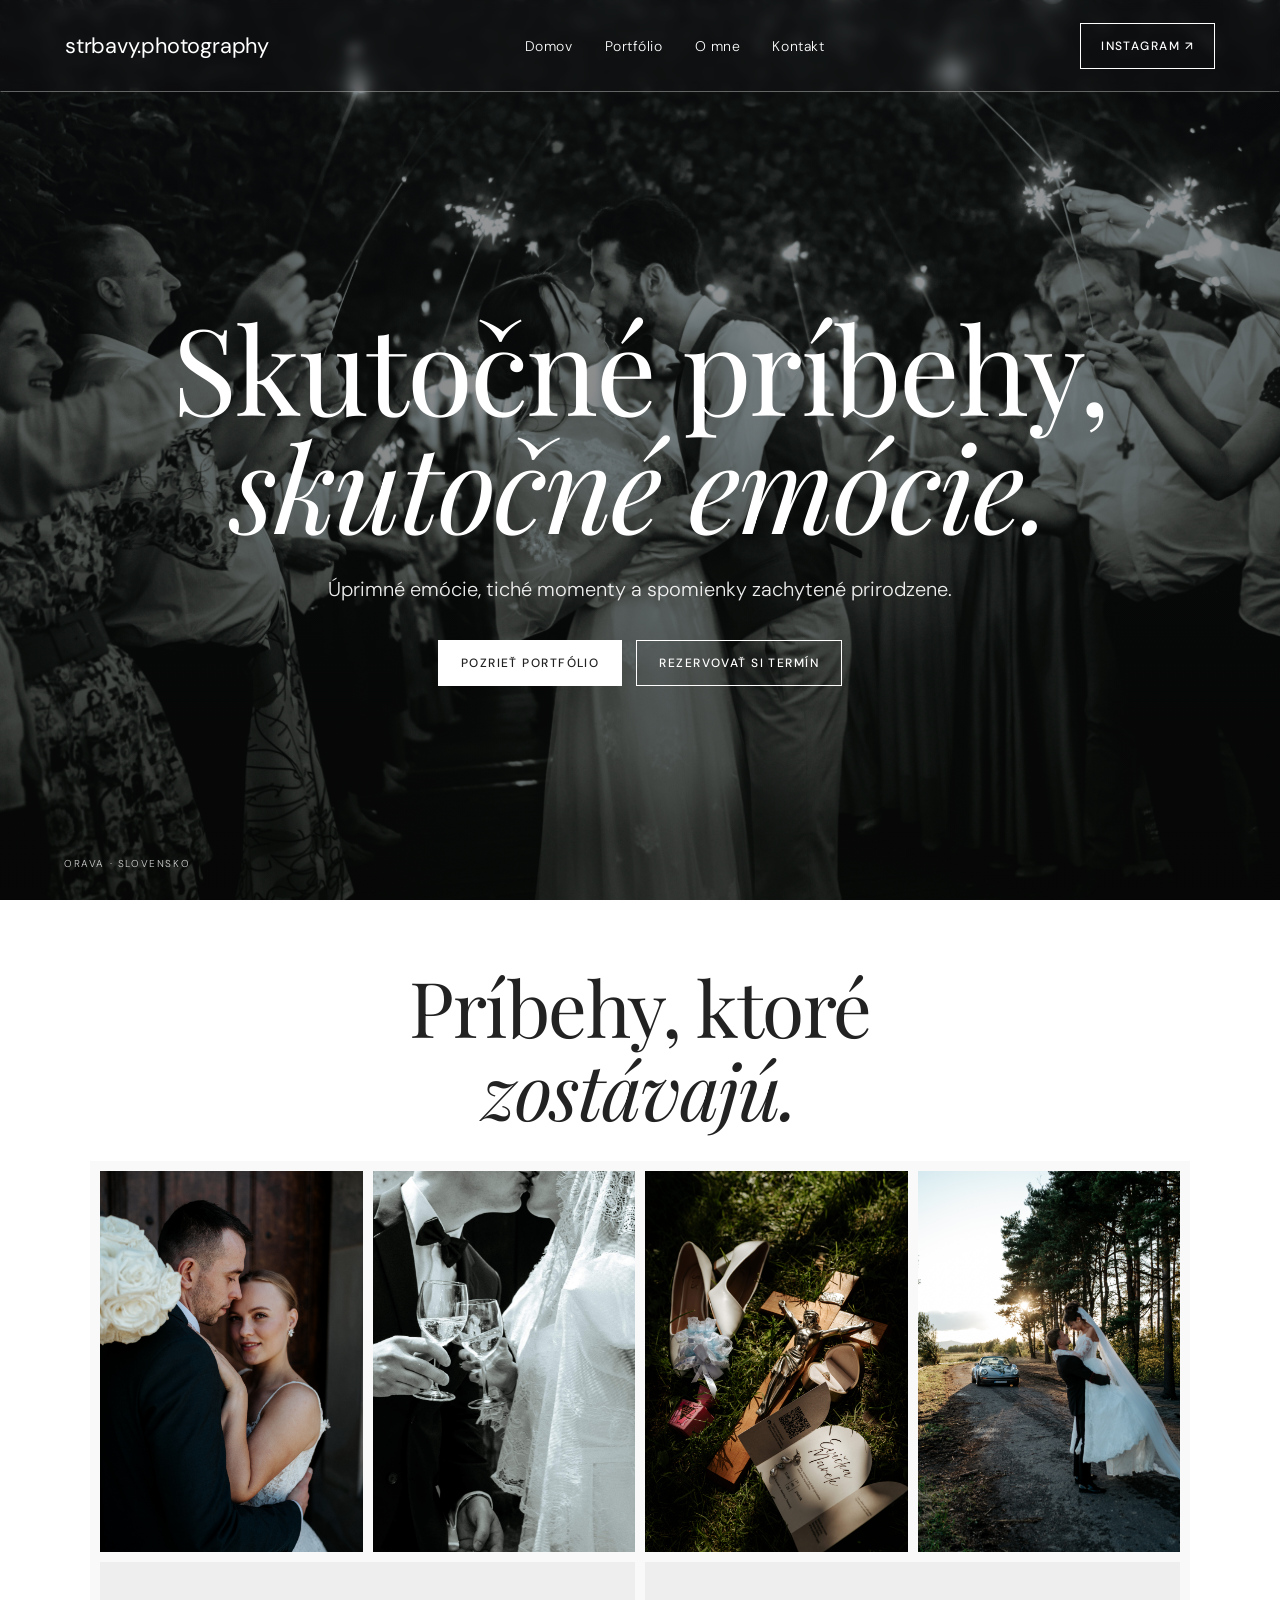
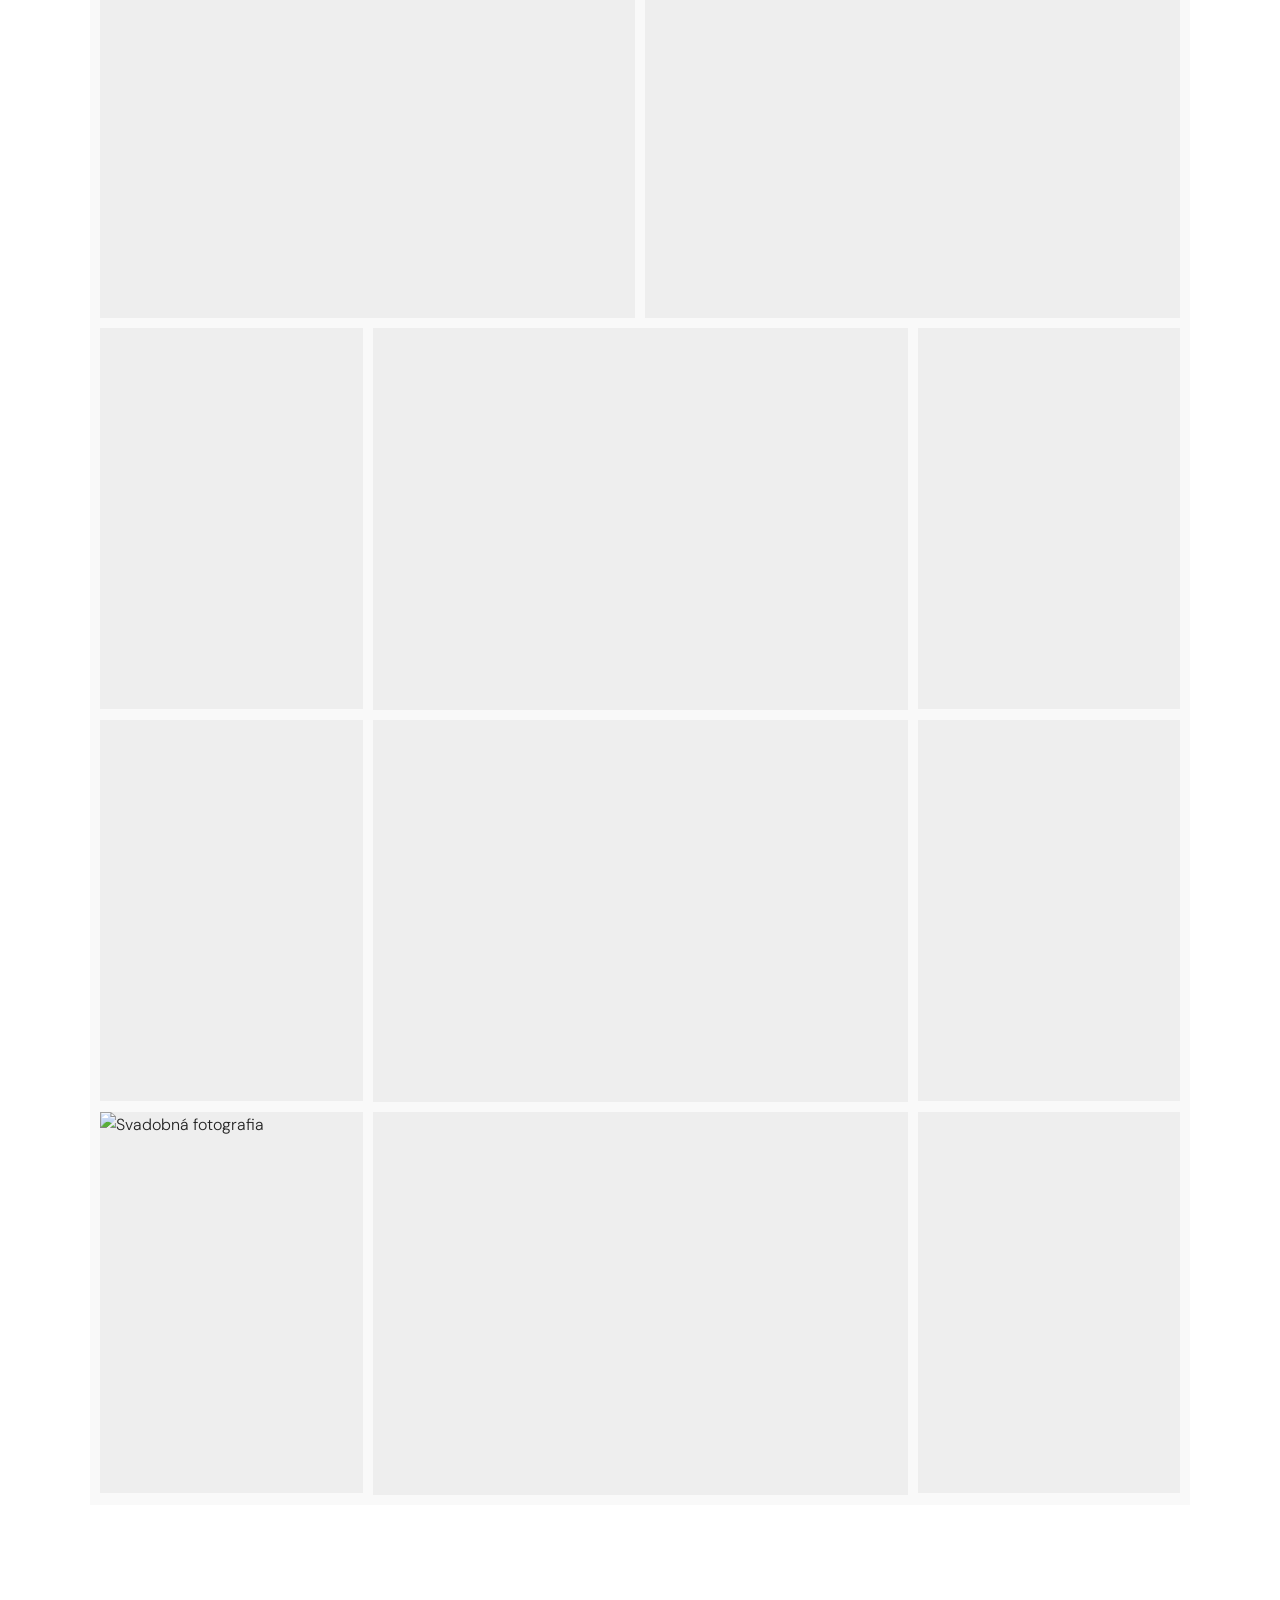
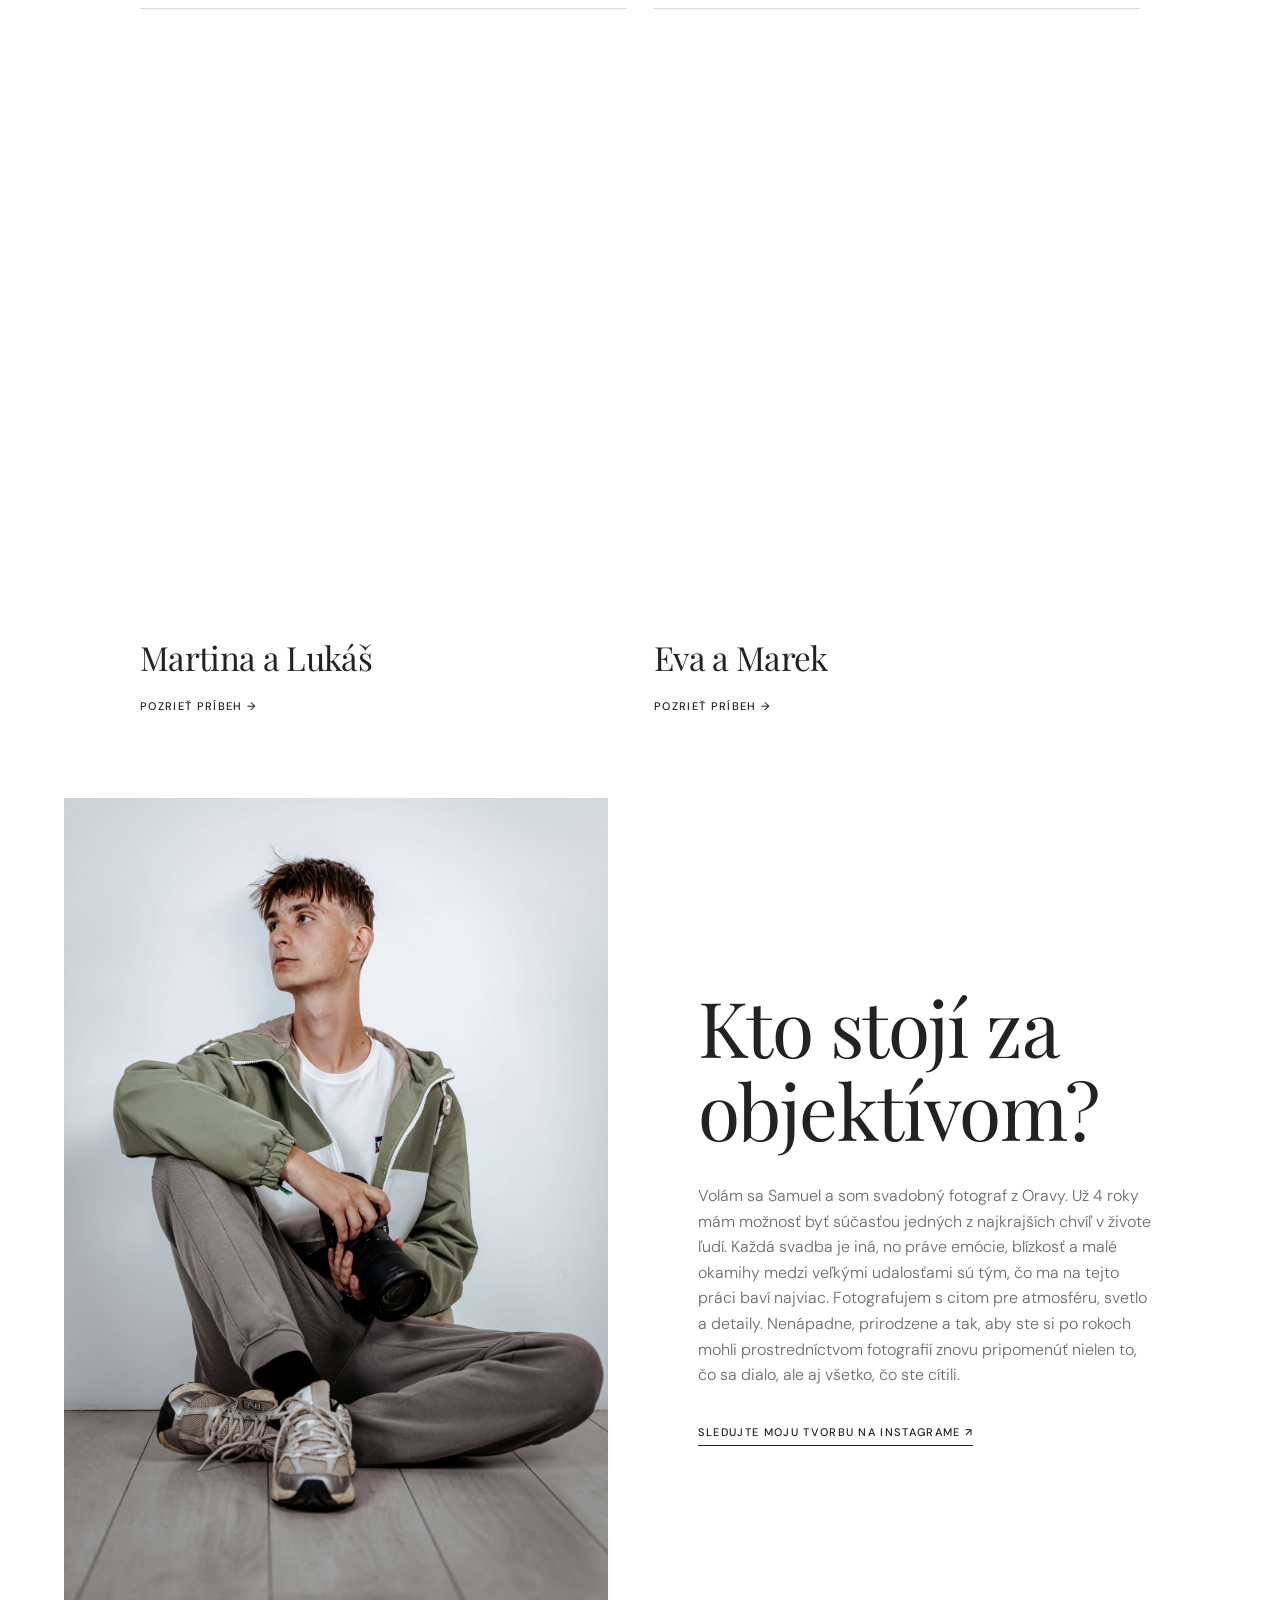
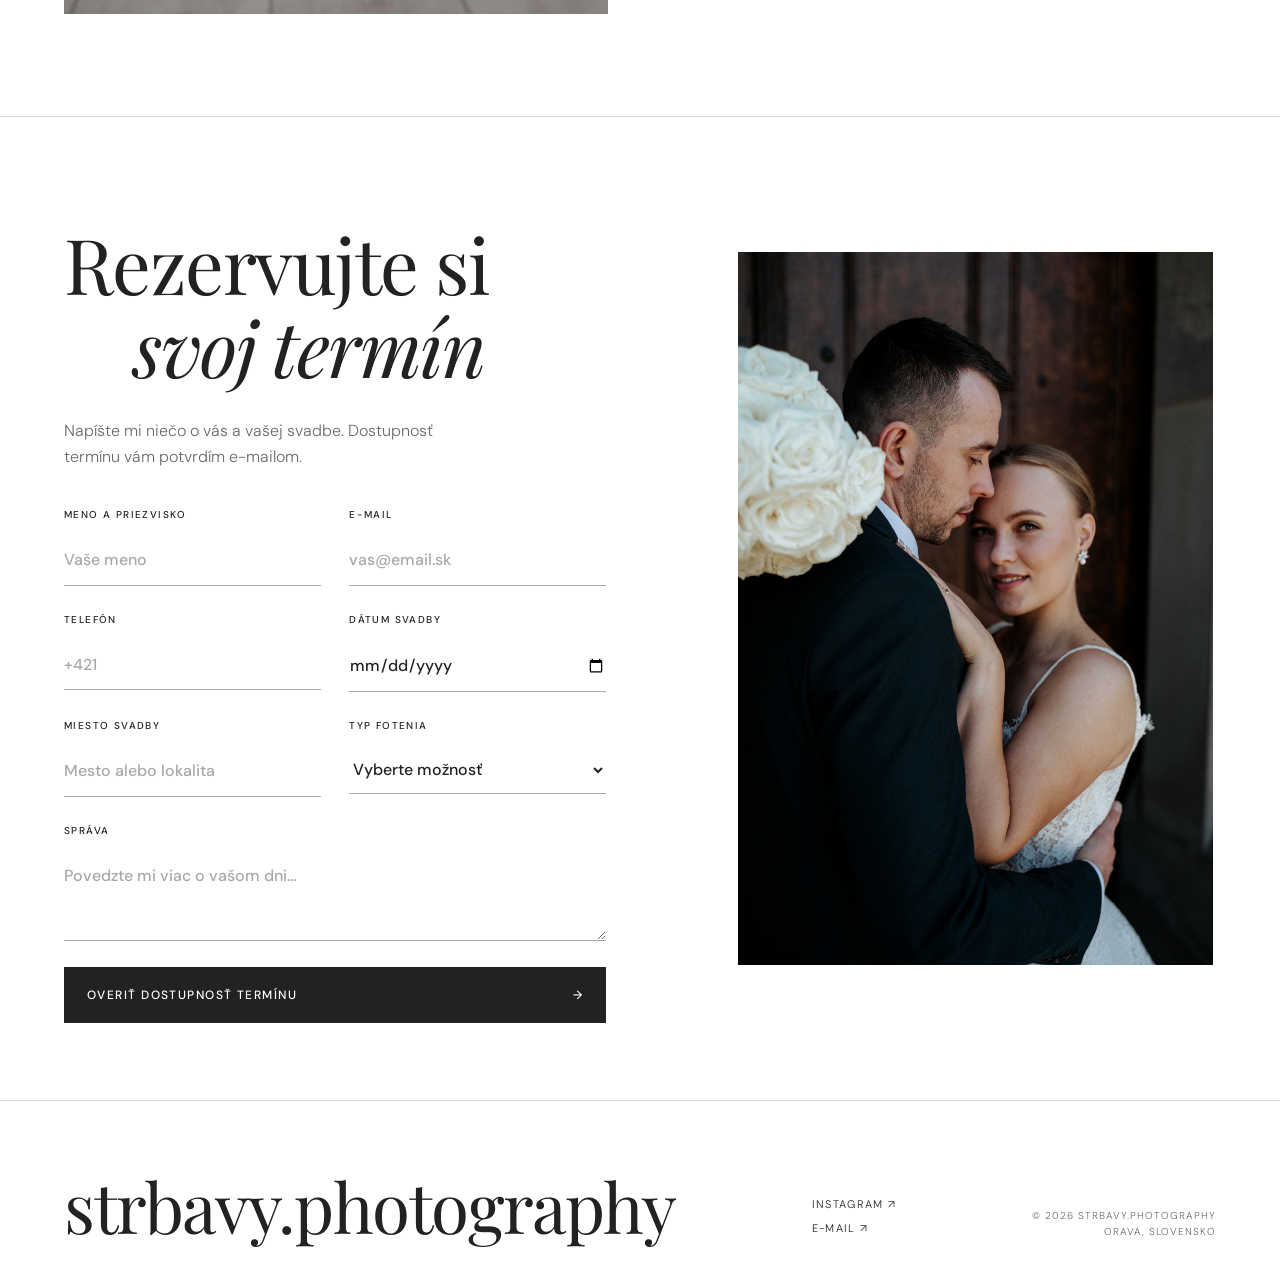
==== commit 44302211: "Aktualizácia webovej stránky" ====
--- a/index.html
+++ b/index.html
@@ -14,16 +14,46 @@
         content="Samuel Štrbavý – svadobný fotograf z Oravy. Zachytávam skutočné emócie, príbehy a neopakovateľné okamihy."
     >
 
+    <meta name="theme-color" content="#ffffff">
+
+    <!-- SEO -->
     <title>strbavy.photography – svadobný fotograf, Orava</title>
 
-    <!-- Google Fonts -->
+    <!-- Náhľad odkazu na sociálnych sieťach -->
+    <meta property="og:type" content="website">
+    <meta property="og:title" content="Samuel Štrbavý | Svadobný fotograf">
+    <meta
+        property="og:description"
+        content="Svadobný fotograf z Oravy. Skutočné príbehy, skutočné emócie."
+    >
+    <meta
+        property="og:image"
+        content="https://strbavy.photography/Images/FotoJa.JPG"
+    >
+    <meta property="og:url" content="https://strbavy.photography/">
+    <meta property="og:site_name" content="strbavy.photography">
+    <meta name="twitter:card" content="summary_large_image">
+
+    <!-- Predbežné pripojenie k Google Fonts -->
+    <link rel="preconnect" href="https://fonts.googleapis.com">
+    <link rel="preconnect" href="https://fonts.gstatic.com" crossorigin>
+
+    <!-- Fonty -->
     <link
+        href="https://fonts.googleapis.com/css2?family=DM+Sans:wght@300;400;500&family=Playfair+Display:ital,wght@0,400;1,400&display=swap"
         rel="stylesheet"
-        href="https://fonts.googleapis.com/css2?family=DM+Sans:wght@300;400;500&family=Playfair+Display:ital,wght@0,400;1,400&display=swap"
     >
 
-    <!-- CSS štýly -->
+    <!-- CSS -->
     <link rel="stylesheet" href="CSS/style.css">
+
+    <!-- Priorita načítania hlavnej fotografie -->
+    <link
+        rel="preload"
+        as="image"
+        href="Images/Foto1.jpg"
+        fetchpriority="high"
+    >
 </head>
 
 <body>
@@ -48,7 +78,7 @@
             class="btn"
             href="https://www.instagram.com/strbavy.photography/"
             target="_blank"
-            rel="noopener"
+            rel="noopener noreferrer"
         >
             Instagram ↗
         </a>
@@ -56,14 +86,14 @@
 
 
     <!-- ========================================
-         ÚVODNÁ SEKCIA — HERO
+         ÚVODNÁ SEKCIA
     ========================================= -->
 
     <header class="hero" id="domov">
 
         <h1>
-          Skutočné príbehy,<br>
-<em>skutočné emócie.</em>
+            Skutočné príbehy,<br>
+            <em>skutočné emócie.</em>
         </h1>
 
         <p>
@@ -83,7 +113,7 @@
         </div>
 
         <span class="foot">
-            ORAVA · SLOVENSKO 
+            ORAVA · SLOVENSKO
         </span>
 
     </header>
@@ -106,78 +136,153 @@
 
         <div class="portfolio-grid">
 
-            <!-- Riadok 1: štyri fotografie -->
+            <!-- Riadok 1 -->
 
             <div class="item tall-2">
-                <img src="Images/F1.jpg" alt="Svadobná fotografia">
+                <img
+                    src="Images/F1.jpg"
+                    alt="Svadobná fotografia"
+                    loading="lazy"
+                    decoding="async"
+                >
             </div>
 
             <div class="item tall-2">
-                <img src="Images/F2.jpg" alt="Svadobná fotografia">
+                <img
+                    src="Images/F2.jpg"
+                    alt="Svadobná fotografia"
+                    loading="lazy"
+                    decoding="async"
+                >
             </div>
 
             <div class="item tall-2">
-                <img src="Images/F3.JPG" alt="Svadobná fotografia">
+                <img
+                    src="Images/F3.JPG"
+                    alt="Svadobná fotografia"
+                    loading="lazy"
+                    decoding="async"
+                >
             </div>
 
             <div class="item tall-2">
-                <img src="Images/F4.jpg" alt="Svadobná fotografia">
-            </div>
-
-
-            <!-- Riadok 2: dve široké fotografie -->
+                <img
+                    src="Images/F4.jpg"
+                    alt="Svadobná fotografia"
+                    loading="lazy"
+                    decoding="async"
+                >
+            </div>
+
+
+            <!-- Riadok 2 -->
 
             <div class="item wide-2">
-                <img src="Images/F5.jpg" alt="Svadobná fotografia">
+                <img
+                    src="Images/F5.jpg"
+                    alt="Svadobná fotografia"
+                    loading="lazy"
+                    decoding="async"
+                >
             </div>
 
             <div class="item wide-2">
-                <img src="Images/F6.jpg" alt="Svadobná fotografia">
+                <img
+                    src="Images/F6.jpg"
+                    alt="Svadobná fotografia"
+                    loading="lazy"
+                    decoding="async"
+                >
             </div>
 
 
             <!-- Riadok 3 -->
 
             <div class="item tall-3">
-                <img src="Images/F7.jpg" alt="Svadobná fotografia">
+                <img
+                    src="Images/F7.jpg"
+                    alt="Svadobná fotografia"
+                    loading="lazy"
+                    decoding="async"
+                >
             </div>
 
             <div class="item wide-3">
-                <img src="Images/F8.jpg" alt="Svadobná fotografia">
+                <img
+                    src="Images/F8.jpg"
+                    alt="Svadobná fotografia"
+                    loading="lazy"
+                    decoding="async"
+                >
             </div>
 
             <div class="item tall-3">
-                <img src="Images/F9.jpg" alt="Svadobná fotografia">
+                <img
+                    src="Images/F9.jpg"
+                    alt="Svadobná fotografia"
+                    loading="lazy"
+                    decoding="async"
+                >
             </div>
 
 
             <!-- Riadok 4 -->
 
             <div class="item tall-3">
-                <img src="Images/F10.jpg" alt="Svadobná fotografia">
+                <img
+                    src="Images/F10.jpg"
+                    alt="Svadobná fotografia"
+                    loading="lazy"
+                    decoding="async"
+                >
             </div>
 
             <div class="item wide-3">
-                <img src="Images/F11.JPG" alt="Svadobná fotografia">
+                <img
+                    src="Images/F11.JPG"
+                    alt="Svadobná fotografia"
+                    loading="lazy"
+                    decoding="async"
+                >
             </div>
 
             <div class="item tall-3">
-                <img src="Images/F12.jpg" alt="Svadobná fotografia">
+                <img
+                    src="Images/F12.jpg"
+                    alt="Svadobná fotografia"
+                    loading="lazy"
+                    decoding="async"
+                >
             </div>
 
 
             <!-- Riadok 5 -->
 
             <div class="item tall-3">
-                <img src="Images/F13.jpg" alt="Svadobná fotografia">
+                <img
+                    src="Images/F13.jpg"
+                    alt="Svadobná fotografia"
+                    loading="lazy"
+                    decoding="async"
+                >
             </div>
 
             <div class="item wide-3">
-                <img src="Images/F14.jpg" alt="Svadobná fotografia">
+                <img
+                    src="Images/F14.jpg"
+                    alt="Svadobná fotografia"
+                    loading="lazy"
+                    decoding="async"
+                >
             </div>
 
             <div class="item tall-3">
-                <img src="Images/15.JPG" alt="Svadobná fotografia">
+                <img
+                    src="Images/15.JPG"
+                    alt="Svadobná fotografia"
+                    loading="lazy"
+                    decoding="async"
+                >
             </div>
 
         </div>
@@ -207,6 +312,7 @@
                             src="Images/M22.JPG"
                             alt="Svadobný príbeh Martiny a Lukáša"
                             loading="lazy"
+                            decoding="async"
                         >
 
                     </a>
@@ -230,6 +336,7 @@
                             src="Images/klient2.JPG"
                             alt="Svadobný príbeh Evy a Mareka"
                             loading="lazy"
+                            decoding="async"
                         >
 
                     </a>
@@ -264,6 +371,7 @@
                     src="Images/FotoJA.jpg"
                     alt="Samuel Štrbavý s fotoaparátom"
                     loading="lazy"
+                    decoding="async"
                 >
 
             </div>
@@ -274,19 +382,24 @@
                     Kto stojí za objektívom?
                 </h2>
 
-               
-
                 <p class="t">
-                 Volám sa Samuel a som svadobný fotograf z Oravy. Už 4 roky mám možnosť byť súčasťou jedných z najkrajších chvíľ v živote ľudí. Každá svadba je iná, no práve emócie, blízkosť a malé okamihy medzi veľkými udalosťami sú tým, čo ma na tejto práci baví najviac.
-
-Fotografujem s citom pre atmosféru, svetlo a detaily. Nenápadne, prirodzene a tak, aby ste si po rokoch mohli prostredníctvom fotografií znovu pripomenúť nielen to, čo sa dialo, ale aj všetko, čo ste cítili.
+                    Volám sa Samuel a som svadobný fotograf z Oravy.
+                    Už 4 roky mám možnosť byť súčasťou jedných z najkrajších
+                    chvíľ v živote ľudí. Každá svadba je iná, no práve emócie,
+                    blízkosť a malé okamihy medzi veľkými udalosťami sú tým,
+                    čo ma na tejto práci baví najviac.
+
+                    Fotografujem s citom pre atmosféru, svetlo a detaily.
+                    Nenápadne, prirodzene a tak, aby ste si po rokoch mohli
+                    prostredníctvom fotografií znovu pripomenúť nielen to,
+                    čo sa dialo, ale aj všetko, čo ste cítili.
                 </p>
 
                 <a
                     class="ig"
                     href="https://www.instagram.com/strbavy.photography/"
                     target="_blank"
-                    rel="noopener"
+                    rel="noopener noreferrer"
                 >
                     Sledujte moju tvorbu na Instagrame ↗
                 </a>
@@ -299,14 +412,12 @@
 
 
     <!-- ========================================
-         REZERVÁCIA A KONTAKTNÝ FORMULÁR
+         REZERVÁCIA A KONTAKT
     ========================================= -->
 
     <section id="rezervacia">
 
         <div class="book">
-
-            <!-- Formulár -->
 
             <div class="f">
 
@@ -319,10 +430,7 @@
                     Dostupnosť termínu vám potvrdím e-mailom.
                 </p>
 
-
                 <form id="f">
-
-                    <!-- Web3Forms: identifikácia formulára -->
 
                     <input
                         type="hidden"
@@ -341,7 +449,6 @@
                         name="from_name"
                         value="strbavy.photography"
                     >
-
 
                     <!-- Ochrana proti spamu -->
 
@@ -353,9 +460,6 @@
                         autocomplete="off"
                     >
 
-
-                    <!-- Meno -->
-
                     <label>
                         Meno a priezvisko
 
@@ -364,12 +468,10 @@
                             name="meno"
                             placeholder="Vaše meno"
                             maxlength="300"
+                            autocomplete="name"
                             required
                         >
                     </label>
-
-
-                    <!-- E-mail -->
 
                     <label>
                         E-mail
@@ -379,12 +481,10 @@
                             name="email"
                             placeholder="vas@email.sk"
                             maxlength="254"
+                            autocomplete="email"
                             required
                         >
                     </label>
-
-
-                    <!-- Telefón -->
 
                     <label>
                         Telefón
@@ -394,11 +494,9 @@
                             name="tel"
                             placeholder="+421"
                             maxlength="120"
+                            autocomplete="tel"
                         >
                     </label>
-
-
-                    <!-- Dátum svadby -->
 
                     <label>
                         Dátum svadby
@@ -409,9 +507,6 @@
                         >
                     </label>
 
-
-                    <!-- Miesto svadby -->
-
                     <label>
                         Miesto svadby
 
@@ -420,30 +515,18 @@
                             name="miesto"
                             placeholder="Mesto alebo lokalita"
                             maxlength="400"
+                            autocomplete="off"
                         >
                     </label>
 
-
-                    <!-- Typ fotenia -->
-
                     <label>
                         Typ fotenia
 
                         <select name="typ">
-
-                            <option value="">
-                                Vyberte možnosť
-                            </option>
-
-                            <option value="Svadba">
-                                Svadba
-                            </option>
-
+                            <option value="">Vyberte možnosť</option>
+                            <option value="Svadba">Svadba</option>
                         </select>
                     </label>
-
-
-                    <!-- Správa -->
 
                     <label class="full">
                         Správa
@@ -455,9 +538,6 @@
                         ></textarea>
                     </label>
 
-
-                    <!-- Odoslanie -->
-
                     <button type="submit" id="submitBtn">
 
                         <span id="submitText">
@@ -467,9 +547,6 @@
                         <span aria-hidden="true">→</span>
 
                     </button>
-
-
-                    <!-- Správa o výsledku odoslania -->
 
                     <p
                         id="formStatus"
@@ -483,8 +560,7 @@
 
             </div>
 
-
-            <!-- Fotografia pri formulári -->
+            <!-- Obrázok formulára je definovaný v CSS -->
 
             <div
                 class="ph"
@@ -498,7 +574,7 @@
 
 
     <!-- ========================================
-         PÄTIČKA WEBSTRÁNKY
+         PÄTIČKA
     ========================================= -->
 
     <footer>
@@ -515,7 +591,7 @@
                     <a
                         href="https://www.instagram.com/strbavy.photography/"
                         target="_blank"
-                        rel="noopener"
+                        rel="noopener noreferrer"
                     >
                         Instagram ↗
                     </a>
@@ -540,7 +616,7 @@
 
 
     <!-- ========================================
-         LIGHTBOX — ZVÄČŠENÁ FOTOGRAFIA
+         LIGHTBOX
     ========================================= -->
 
     <div
@@ -561,6 +637,7 @@
             src=""
             alt=""
             id="portfolioLightboxImage"
+            decoding="async"
         >
 
     </div>
@@ -571,22 +648,16 @@
     ========================================= -->
 
     <script>
-
         // ========================================
-        // WEB3FORMS — ODOSIELANIE REZERVÁCIÍ
+        // WEB3FORMS — ODOSIELANIE FORMULÁRA
         // ========================================
 
         const bookingForm = document.getElementById('f');
-
         const formStatus = document.getElementById('formStatus');
-
         const submitBtn = document.getElementById('submitBtn');
-
         const submitText = document.getElementById('submitText');
 
-
         bookingForm.addEventListener('submit', async function (event) {
-
             event.preventDefault();
 
             if (!bookingForm.reportValidity()) {
@@ -596,18 +667,13 @@
             const originalText = submitText.textContent;
 
             submitBtn.disabled = true;
-
             submitText.textContent = 'Odosielam...';
 
             formStatus.hidden = true;
-
             formStatus.textContent = '';
-
             formStatus.style.color = '';
 
-
             try {
-
                 const formData = new FormData(bookingForm);
 
                 const response = await fetch(
@@ -620,17 +686,11 @@
 
                 const result = await response.json();
 
-
                 if (!response.ok || !result.success) {
-
                     throw new Error(
                         result.message || 'Odoslanie sa nepodarilo.'
                     );
-
                 }
-
-
-                // Úspešné odoslanie
 
                 bookingForm.reset();
 
@@ -638,35 +698,22 @@
                     'Ďakujem za správu! Vaša požiadavka bola odoslaná. Ozvem sa vám čo najskôr.';
 
                 formStatus.style.color = 'green';
-
                 formStatus.hidden = false;
 
-
             } catch (error) {
-
-                console.error(
-                    'Chyba pri odosielaní formulára:',
-                    error
-                );
+                console.error('Chyba pri odosielaní formulára:', error);
 
                 formStatus.textContent =
-                    'Správu sa nepodarilo odoslať. Skúste to znova alebo mi napíšte na info@strbavy.photography.';
+                    'Správu sa nepodarilo odoslať. Skúste to znova alebo mi napíšte na strbavy.photography@gmail.com.';
 
                 formStatus.style.color = 'red';
-
                 formStatus.hidden = false;
 
-
             } finally {
-
                 submitBtn.disabled = false;
-
                 submitText.textContent = originalText;
-
             }
-
         });
-
 
 
         // ========================================
@@ -675,144 +722,83 @@
 
         const nv = document.querySelector('nav');
 
-
         function sc() {
+            if (!nv) return;
 
             nv.classList.toggle(
                 'scrolled',
                 window.scrollY > 40
             );
-
         }
 
-
-        window.addEventListener('scroll', sc, {
-            passive: true
-        });
-
+        window.addEventListener('scroll', sc, { passive: true });
         sc();
 
 
-
         // ========================================
-        // LIGHTBOX — KLIK NA FOTOGRAFIU
+        // LIGHTBOX — ZVÄČŠENIE FOTOGRAFIE
         // ========================================
 
-        const lightbox = document.getElementById(
-            'portfolioLightbox'
-        );
-
-        const lightboxImage = document.getElementById(
-            'portfolioLightboxImage'
-        );
-
-        const closeButton = lightbox.querySelector(
-            '.portfolio-lightbox-close'
-        );
-
-
-        // Iba fotografie v portfóliu
+        const lightbox = document.getElementById('portfolioLightbox');
+        const lightboxImage = document.getElementById('portfolioLightboxImage');
+        const closeButton = lightbox.querySelector('.portfolio-lightbox-close');
 
         const portfolioImages = document.querySelectorAll(
             '#portfolio .portfolio-grid .item img'
         );
 
-
         let previouslyFocusedElement = null;
 
-
         function openLightbox(image) {
-
             previouslyFocusedElement = image;
 
             lightboxImage.src = image.currentSrc || image.src;
-
-            lightboxImage.alt =
-                image.alt || 'Zväčšená fotografia';
+            lightboxImage.alt = image.alt || 'Zväčšená fotografia';
 
             lightbox.classList.add('active');
-
             lightbox.setAttribute('aria-hidden', 'false');
 
             document.body.style.overflow = 'hidden';
-
             closeButton.focus();
-
         }
 
-
         function closeLightbox() {
-
             lightbox.classList.remove('active');
-
             lightbox.setAttribute('aria-hidden', 'true');
 
             document.body.style.overflow = '';
-
-            lightboxImage.src = '';
+            lightboxImage.removeAttribute('src');
 
             if (previouslyFocusedElement) {
-
                 previouslyFocusedElement.focus();
-
             }
-
         }
 
-
-        // Otvorenie fotografie kliknutím
-
         portfolioImages.forEach(function (image) {
-
             image.style.cursor = 'zoom-in';
 
             image.addEventListener('click', function () {
-
                 openLightbox(image);
-
             });
-
         });
 
-
-        // Zavretie krížikom
-
-        closeButton.addEventListener(
-            'click',
-            closeLightbox
-        );
-
-
-        // Zavretie kliknutím na tmavé pozadie
+        closeButton.addEventListener('click', closeLightbox);
 
         lightbox.addEventListener('click', function (event) {
-
             if (event.target === lightbox) {
-
                 closeLightbox();
-
             }
-
         });
 
-
-        // Zavretie klávesom Escape
-
         document.addEventListener('keydown', function (event) {
-
             if (
                 event.key === 'Escape' &&
                 lightbox.classList.contains('active')
             ) {
-
                 closeLightbox();
-
             }
-
         });
-
     </script>
 
 </body>
-
 </html>
--- a/CSS/style.css
+++ b/CSS/style.css
@@ -261,8 +261,6 @@
     }
 }
 
-/* Navigácia na tabletoch */
-
 @media (max-width: 1000px) {
     nav {
         gap: 15px;
@@ -278,8 +276,6 @@
         font-size: 10px;
     }
 }
-
-/* Navigácia na mobiloch */
 
 @media (max-width: 760px) {
     nav {
@@ -504,6 +500,8 @@
 .portfolio-grid {
     display: grid;
     grid-template-columns: repeat(24, minmax(0, 1fr));
+    grid-auto-flow: row;
+    align-items: start;
     gap: 10px;
 
     width: calc(100% - 40px);
@@ -602,27 +600,49 @@
 
     .portfolio-grid {
         grid-template-columns: repeat(2, minmax(0, 1fr));
+        grid-auto-flow: row;
+        align-items: start;
         gap: 6px;
         width: calc(100% - 20px);
         padding: 6px;
     }
 
+    /*
+       Na mobile sa všetky typy obrázkov
+       môžu umiestniť do jedného z dvoch stĺpcov.
+       Pôvodné triedy wide/tall nemenia počet
+       stĺpcov ani nespôsobujú horizontálne pretečenie.
+    */
+
     .wide-1,
     .wide-2,
-    .wide-3 {
-        grid-column: span 2;
-        aspect-ratio: 1.35 / 1;
-    }
-
+    .wide-3,
     .tall-1,
     .tall-2,
     .tall-3 {
         grid-column: span 1;
+        width: 100%;
+        min-width: 0;
         aspect-ratio: 0.78 / 1;
     }
 
-    .item {
-        min-width: 0;
+    /*
+       Široké fotografie ostávajú cez oba stĺpce
+       iba vtedy, keď majú triedu .mobile-wide.
+       Tak sa dá presne určiť, ktoré zábery majú
+       zostať široké bez narušenia ostatných.
+    */
+
+    .portfolio-grid .item.mobile-wide {
+        grid-column: 1 / -1;
+        aspect-ratio: 1.35 / 1;
+    }
+
+    .portfolio-grid .item img {
+        display: block;
+        width: 100%;
+        height: 100%;
+        object-fit: cover;
     }
 }
 
